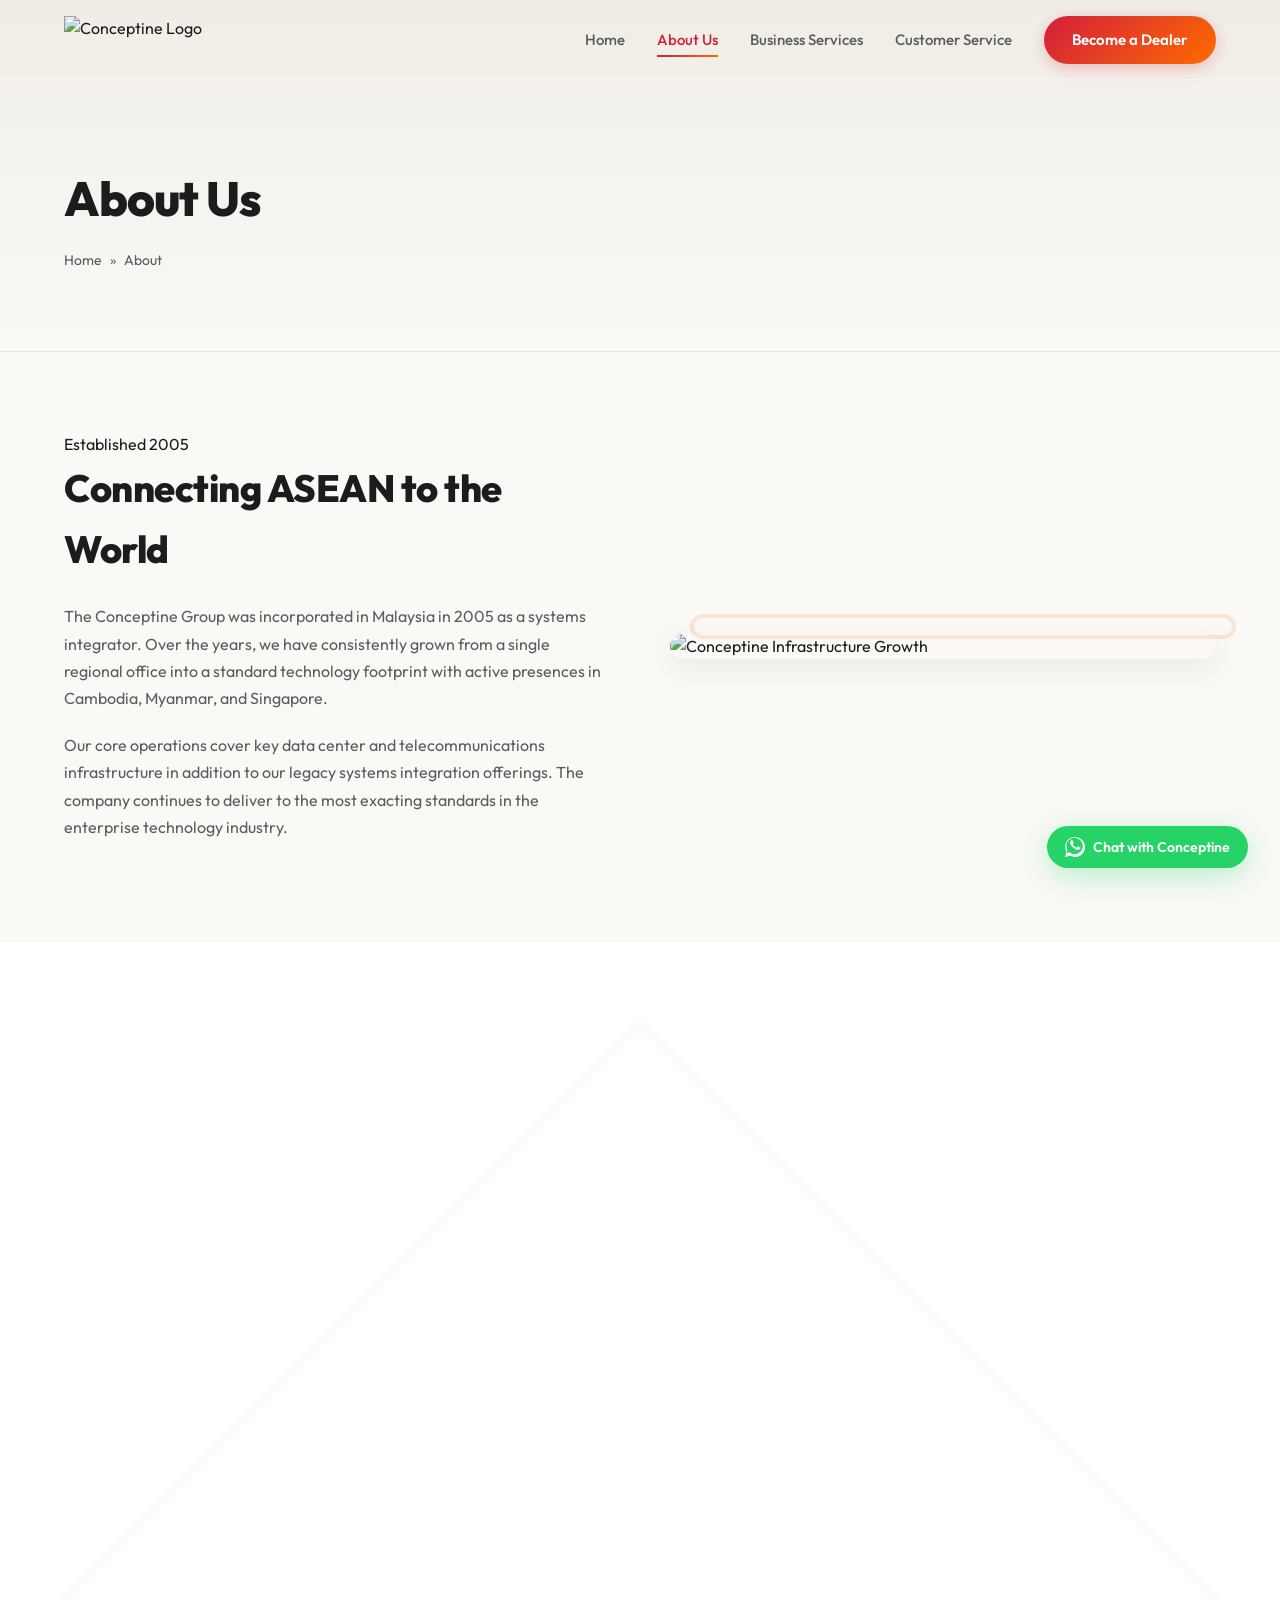
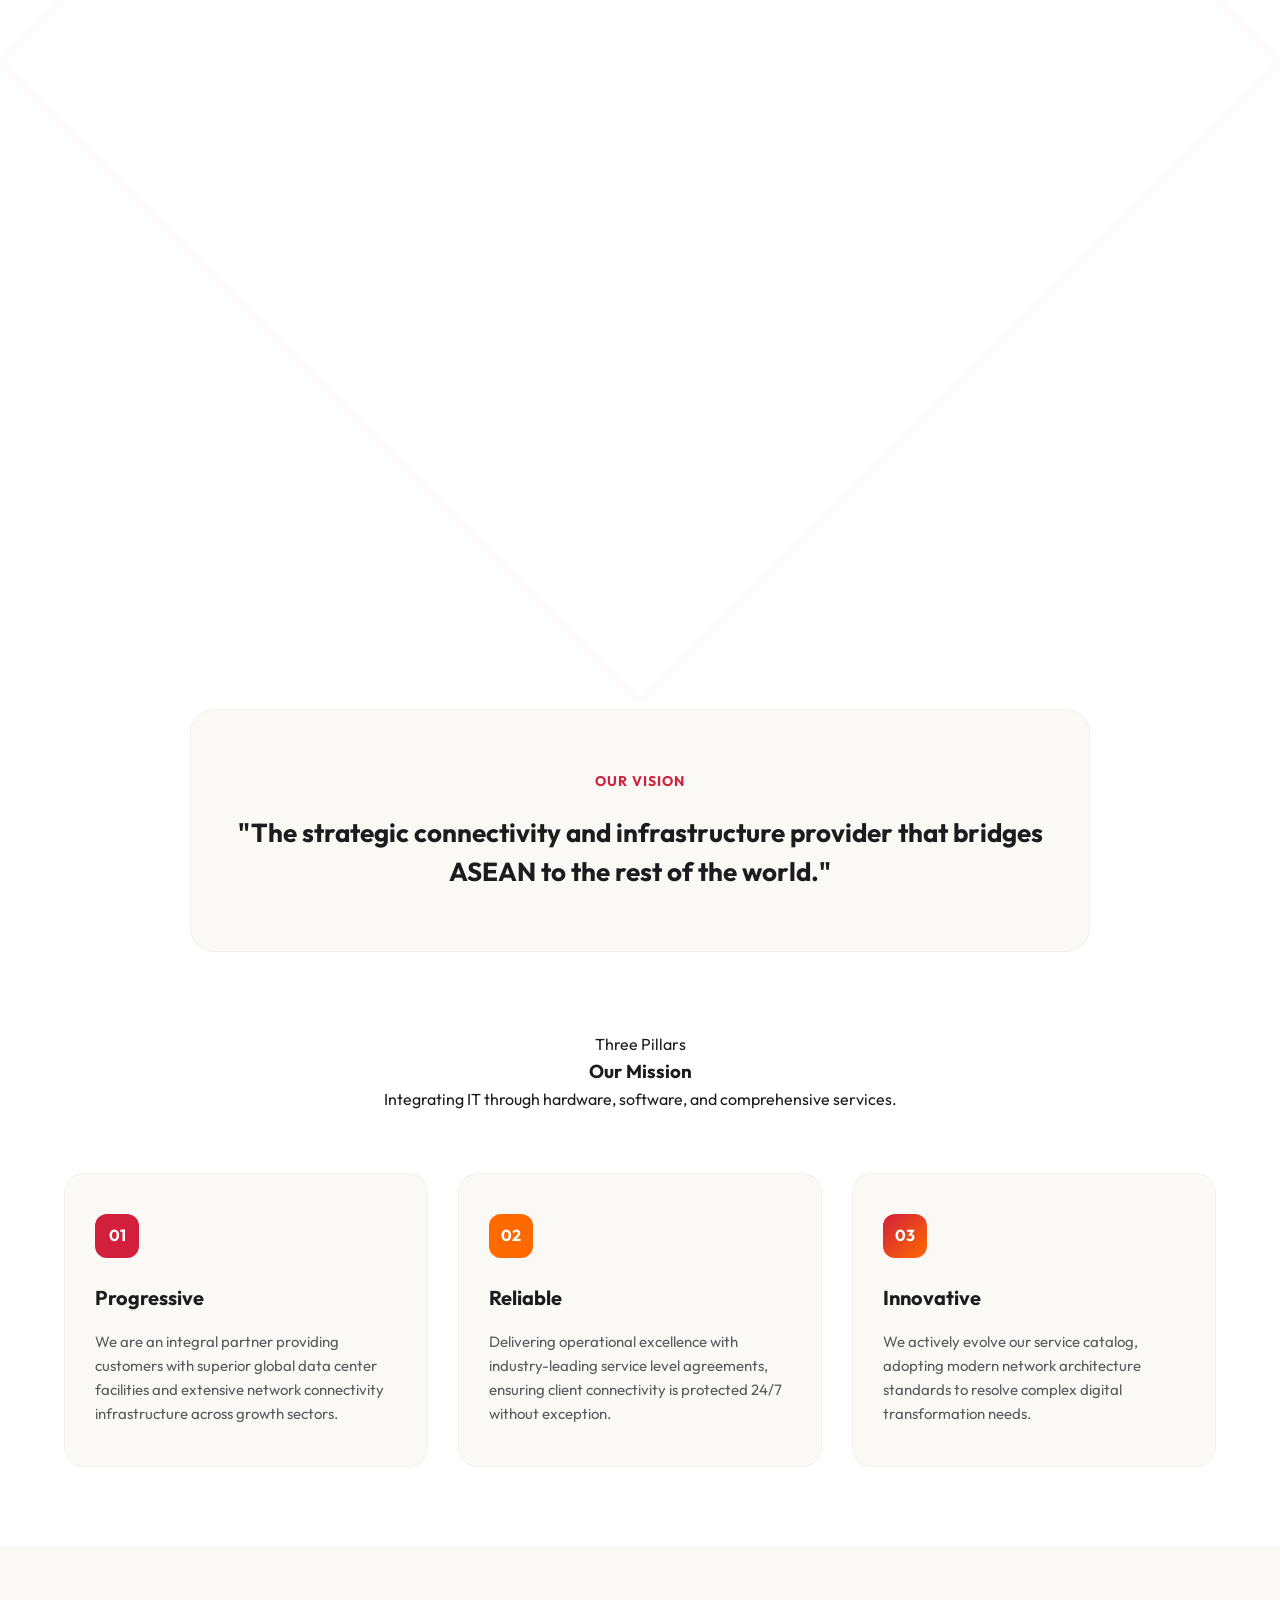
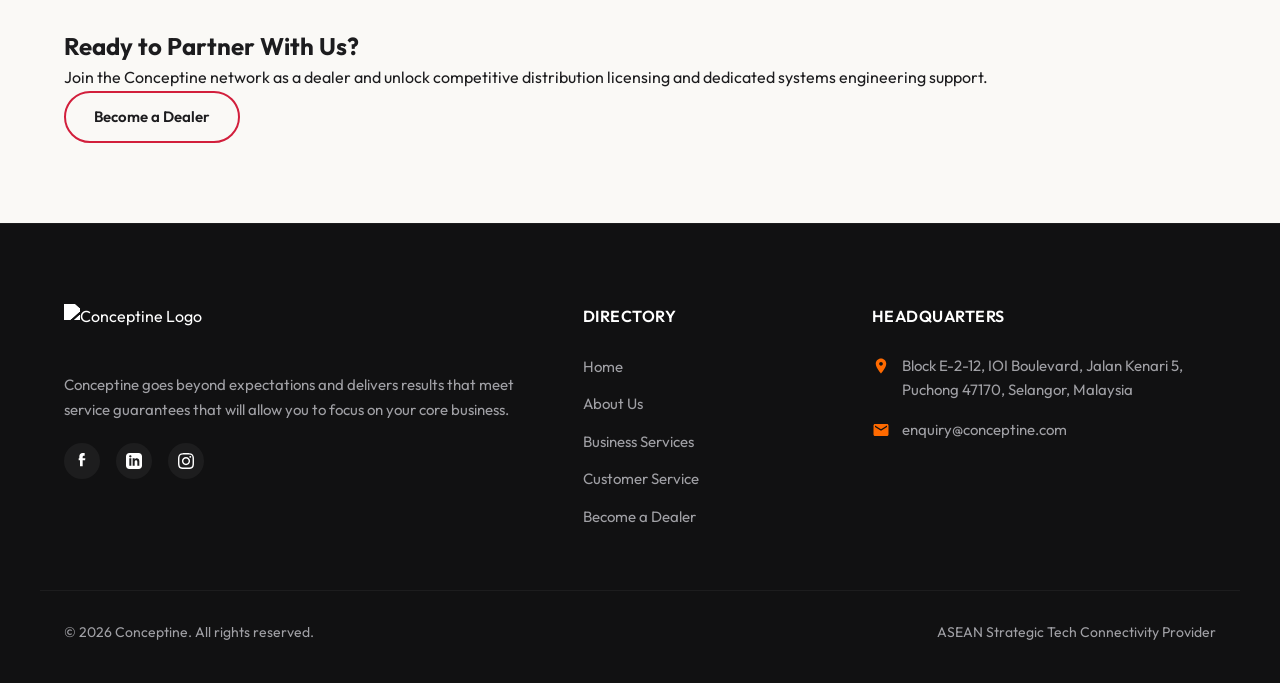
==== about.html @ 46213067 "feat: complete modern website revamp with dynamic form inputs and Google Sheets integration" ====
<!DOCTYPE html>
<html lang="en">
<head>
  <meta charset="UTF-8">
  <meta name="viewport" content="width=device-width, initial-scale=1.0">
  <meta name="description" content="Learn about Conceptine - Our journey since 2005, our corporate vision, and our mission as ASEAN's premier connectivity and infrastructure provider.">
  <title>About Us - Conceptine | ASEAN Connectivity Provider</title>
  
  <!-- CSS Stylesheets -->
  <link rel="stylesheet" href="css/variables.css">
  <link rel="stylesheet" href="css/global.css">
  <link rel="stylesheet" href="css/subpages.css">
  
  <!-- Favicon -->
  <link rel="icon" href="https://conceptine.com/wp-content/uploads/2020/07/cropped-Conceptine-Favicon-32x32.png" sizes="32x32">
</head>
<body>

  <!-- Global Header -->
  <header>
    <div class="container header-container">
      <a href="index.html" class="logo-link" id="header-logo">
        <img src="https://conceptine.com/wp-content/uploads/2020/04/Conceptine-Logo-Web.png" alt="Conceptine Logo" class="logo-img">
      </a>
      
      <button class="menu-toggle" aria-label="Toggle Navigation menu" aria-expanded="false">
        <span></span>
        <span></span>
        <span></span>
      </button>
      
      <nav class="nav-menu">
        <ul class="nav-links">
          <li><a href="index.html" class="nav-link">Home</a></li>
          <li><a href="about.html" class="nav-link active">About Us</a></li>
          <li><a href="business.html" class="nav-link">Business Services</a></li>
          <li><a href="customer-service.html" class="nav-link">Customer Service</a></li>
        </ul>
        <a href="become-a-dealer.html" class="btn btn-primary">Become a Dealer</a>
      </nav>
    </div>
  </header>

  <main>
    <!-- Subpage Hero Header -->
    <section class="subpage-hero">
      <div class="container">
        <h1 class="subpage-title">About Us</h1>
        <div class="subpage-breadcrumbs">
          <a href="index.html">Home</a>
          <span>&raquo;</span>
          <span class="active">About</span>
        </div>
      </div>
    </section>

    <!-- Company Introduction Section -->
    <section class="about-intro-section">
      <div class="container intro-grid">
        <div class="intro-content">
          <span class="section-tag">Established 2005</span>
          <h2 class="intro-title">Connecting ASEAN to the World</h2>
          <p class="intro-text">The Conceptine Group was incorporated in Malaysia in 2005 as a systems integrator. Over the years, we have consistently grown from a single regional office into a standard technology footprint with active presences in Cambodia, Myanmar, and Singapore.</p>
          <p class="intro-text">Our core operations cover key data center and telecommunications infrastructure in addition to our legacy systems integration offerings. The company continues to deliver to the most exacting standards in the enterprise technology industry.</p>
        </div>
        <div class="intro-visual">
          <div class="intro-visual-backdrop"></div>
          <img src="https://conceptine.com/wp-content/uploads/2020/10/Conceptine-Header.jpg" alt="Conceptine Infrastructure Growth" class="intro-image">
        </div>
      </div>
    </section>

    <!-- Vision & Mission Section -->
    <section class="vision-mission-section">
      <!-- Cultural Pattern watermark -->
      <div class="about-watermark">
        <svg xmlns="http://www.w3.org/2000/svg" viewBox="0 0 100 100" preserveAspectRatio="none">
          <path d="M 50 0 L 100 50 L 50 100 L 0 50 Z" fill="none" stroke="rgba(210, 31, 60, 0.02)" stroke-width="0.5"/>
        </svg>
      </div>

      <div class="container">
        <!-- Vision card -->
        <div class="vision-container">
          <h3 class="vision-tag">Our Vision</h3>
          <p class="vision-quote">"The strategic connectivity and infrastructure provider that bridges ASEAN to the rest of the world."</p>
        </div>

        <div class="mission-header">
          <span class="section-tag">Three Pillars</span>
          <h3 class="section-title">Our Mission</h3>
          <p class="section-subtitle">Integrating IT through hardware, software, and comprehensive services.</p>
        </div>

        <!-- Mission Cards -->
        <div class="mission-grid">
          <!-- Card 1: Progressive -->
          <div class="mission-card">
            <div class="mission-badge red-bg">01</div>
            <h4 class="mission-title">Progressive</h4>
            <p class="mission-desc">We are an integral partner providing customers with superior global data center facilities and extensive network connectivity infrastructure across growth sectors.</p>
          </div>

          <!-- Card 2: Reliable -->
          <div class="mission-card">
            <div class="mission-badge orange-bg">02</div>
            <h4 class="mission-title">Reliable</h4>
            <p class="mission-desc">Delivering operational excellence with industry-leading service level agreements, ensuring client connectivity is protected 24/7 without exception.</p>
          </div>

          <!-- Card 3: Innovative -->
          <div class="mission-card">
            <div class="mission-badge red-orange-bg">03</div>
            <h4 class="mission-title">Innovative</h4>
            <p class="mission-desc">We actively evolve our service catalog, adopting modern network architecture standards to resolve complex digital transformation needs.</p>
          </div>
        </div>
      </div>
    </section>

    <!-- Call to Action Banner -->
    <section class="cta-banner">
      <div class="container cta-container">
        <div class="cta-content">
          <h2 class="cta-title">Ready to Partner With Us?</h2>
          <p class="cta-text">Join the Conceptine network as a dealer and unlock competitive distribution licensing and dedicated systems engineering support.</p>
        </div>
        <div class="cta-action">
          <a href="become-a-dealer.html" class="btn btn-secondary btn-white-hover">Become a Dealer</a>
        </div>
      </div>
    </section>
  </main>

  <!-- Global Footer -->
  <footer class="footer-site">
    <div class="container footer-grid">
      <div class="footer-brand">
        <a href="index.html" class="footer-logo-link">
          <img src="https://conceptine.com/wp-content/uploads/2020/04/Conceptine-Logo-Web.png" alt="Conceptine Logo" class="footer-logo-img">
        </a>
        <p class="footer-description">Conceptine goes beyond expectations and delivers results that meet service guarantees that will allow you to focus on your core business.</p>
        <div class="footer-socials">
          <a href="https://facebook.com/conceptine" class="footer-social-icon" aria-label="Facebook">
            <svg viewBox="0 0 24 24"><path d="M9 8H7v3h2v9h4v-9h3.6l.4-3H13V6c0-1 .5-2 2-2h1V0h-3c-3 0-5 2-5 5v3z"/></svg>
          </a>
          <a href="https://linkedin.com/company/conceptine" class="footer-social-icon" aria-label="LinkedIn">
            <svg viewBox="0 0 24 24"><path d="M19 0h-14c-2.761 0-5 2.239-5 5v14c0 2.761 2.239 5 5 5h14c2.762 0 5-2.239 5-5v-14c0-2.761-2.238-5-5-5zm-11 19h-3v-11h3v11zm-1.5-12.268c-.966 0-1.75-.779-1.75-1.75s.784-1.75 1.75-1.75 1.75.779 1.75 1.75-.784 1.75-1.75 1.75zm13.5 12.268h-3v-5.604c0-3.368-4-3.113-4 0v5.604h-3v-11h3v1.765c1.396-2.586 7-2.777 7 2.476v6.759z"/></svg>
          </a>
          <a href="https://instagram.com/conceptine" class="footer-social-icon" aria-label="Instagram">
            <svg viewBox="0 0 24 24"><path d="M12 2.163c3.204 0 3.584.012 4.85.07 3.252.148 4.771 1.691 4.919 4.919.058 1.265.069 1.645.069 4.849 0 3.205-.012 3.584-.069 4.849-.149 3.225-1.664 4.771-4.919 4.919-1.266.058-1.644.07-4.85.07-3.204 0-3.584-.012-4.849-.07-3.26-.149-4.771-1.699-4.919-4.92-.058-1.265-.07-1.644-.07-4.849 0-3.204.013-3.583.07-4.849.149-3.227 1.664-4.771 4.919-4.919 1.266-.057 1.645-.069 4.849-.069zm0-2c-3.259 0-3.667.014-4.947.072-4.358.2-6.78 2.618-6.98 6.98-.059 1.281-.073 1.689-.073 4.948 0 3.259.014 3.668.072 4.948.2 4.358 2.618 6.78 6.98 6.98 1.281.058 1.689.072 4.948.072 3.259 0 3.668-.014 4.948-.072 4.354-.2 6.782-2.618 6.979-6.98.059-1.28.073-1.689.073-4.948 0-3.259-.014-3.667-.072-4.947-.196-4.354-2.617-6.78-6.979-6.98-1.281-.059-1.69-.073-4.949-.073zm0 5.838c-3.403 0-6.162 2.759-6.162 6.162s2.759 6.163 6.162 6.163 6.162-2.759 6.162-6.163c0-3.403-2.759-6.162-6.162-6.162zm0 10.162c-2.209 0-4-1.79-4-4 0-2.209 1.791-4 4-4s4 1.791 4 4c0 2.21-1.791 4-4 4zm6.406-11.845c-.796 0-1.441.645-1.441 1.44s.645 1.44 1.441 1.44c.795 0 1.439-.645 1.439-1.44s-.644-1.44-1.439-1.44z"/></svg>
          </a>
        </div>
      </div>
      
      <div class="footer-links-col">
        <h4 class="footer-title">Directory</h4>
        <ul class="footer-links">
          <li class="footer-link-item"><a href="index.html">Home</a></li>
          <li class="footer-link-item"><a href="about.html">About Us</a></li>
          <li class="footer-link-item"><a href="business.html">Business Services</a></li>
          <li class="footer-link-item"><a href="customer-service.html">Customer Service</a></li>
          <li class="footer-link-item"><a href="become-a-dealer.html">Become a Dealer</a></li>
        </ul>
      </div>

      <div class="footer-contact-brand">
        <h4 class="footer-title">Headquarters</h4>
        <div class="footer-contact-info">
          <div class="footer-contact-item">
            <svg viewBox="0 0 24 24"><path d="M12 2C8.13 2 5 5.13 5 9c0 5.25 7 13 7 13s7-7.75 7-13c0-3.87-3.13-7-7-7zm0 9.5c-1.38 0-2.5-1.12-2.5-2.5s1.12-2.5 2.5-2.5 2.5 1.12 2.5 2.5-1.12 2.5-2.5 2.5z"/></svg>
            <span>Block E-2-12, IOI Boulevard, Jalan Kenari 5, Puchong 47170, Selangor, Malaysia</span>
          </div>
          <div class="footer-contact-item">
            <svg viewBox="0 0 24 24"><path d="M20 4H4c-1.1 0-1.99.9-1.99 2L2 18c0 1.1.9 2 2 2h16c1.1 0 2-.9 2-2V6c0-1.1-.9-2-2-2zm0 4l-8 5-8-5V6l8 5 8-5v2z"/></svg>
            <span>enquiry@conceptine.com</span>
          </div>
        </div>
      </div>
    </div>
    
    <div class="container footer-bottom">
      <p>&copy; <span id="copyright-year"></span> Conceptine. All rights reserved.</p>
      <p>ASEAN Strategic Tech Connectivity Provider</p>
    </div>
  </footer>

  <!-- Sticky WhatsApp Button -->
  <a href="https://wa.me/60380808888?text=Hi%20Conceptine%20Team,%20I%20would%20like%20to%20inquire%20about%20your%20technology%20services." target="_blank" class="whatsapp-sticky" id="whatsapp-widget">
    <svg class="whatsapp-icon" viewBox="0 0 24 24">
      <path d="M.057 24l1.687-6.163c-1.041-1.804-1.588-3.849-1.587-5.946C.06 5.348 5.397.01 12.008.01c3.202.001 6.212 1.246 8.477 3.514 2.266 2.268 3.507 5.28 3.505 8.484-.004 6.657-5.34 11.997-11.953 11.997-2.005-.001-3.973-.502-5.731-1.456L0 24zm6.59-4.846c1.6.95 3.188 1.449 4.825 1.451 5.436 0 9.86-4.37 9.864-9.799.002-2.63-1.023-5.101-2.885-6.97-1.861-1.868-4.339-2.897-6.97-2.899-5.437 0-9.862 4.372-9.866 9.802-.001 1.737.478 3.427 1.39 4.908l-.993 3.629 3.735-.972zm11.398-6.845c-.312-.156-1.848-.91-2.127-1.011-.279-.101-.483-.151-.686.152-.203.304-.785.962-.962 1.164-.177.203-.355.228-.668.072-.312-.156-1.32-.486-2.515-1.551-.93-.83-1.557-1.854-1.74-2.158-.182-.304-.02-.468.136-.623.14-.14.312-.365.468-.548.156-.183.208-.314.312-.523.104-.209.052-.391-.026-.548-.078-.157-.686-1.652-.94-2.26-.247-.594-.5-.512-.686-.521-.177-.008-.38-.01-.583-.01-.203 0-.533.076-.812.38-.279.304-1.066 1.039-1.066 2.532s1.09 2.935 1.242 3.138c.152.203 2.146 3.277 5.198 4.593.726.313 1.293.5 1.736.64.729.23 1.391.198 1.916.12.584-.087 1.848-.755 2.11-1.485.263-.73.263-1.353.185-1.484-.078-.132-.279-.208-.592-.364z"/>
    </svg>
    <span>Chat with Conceptine</span>
  </a>

  <!-- Global Scripts -->
  <script src="js/main.js"></script>
</body>
</html>
---- css/variables.css ----
:root {
  /* Color System */
  --bg-cream: #FAF9F6;
  --bg-white: #FFFFFF;
  --text-main: #1C1C1E;
  --text-muted: #5C5C5E;
  
  --primary-red: #D21F3C;
  --primary-orange: #FF6A00;
  --accent-gradient: linear-gradient(135deg, var(--primary-red) 0%, var(--primary-orange) 100%);
  
  --border-light: #E5E5EA;
  --shadow-light: 0 4px 20px rgba(0, 0, 0, 0.05);
  --shadow-medium: 0 8px 30px rgba(0, 0, 0, 0.08);
  
  /* Fonts */
  --font-main: 'Outfit', 'Inter', -apple-system, BlinkMacSystemFont, "Segoe UI", Roboto, Helvetica, Arial, sans-serif;
  
  /* Layout */
  --max-width: 1200px;
  --header-height: 80px;
  
  /* Transitions */
  --transition-smooth: all 0.3s cubic-bezier(0.4, 0, 0.2, 1);
}
---- css/global.css ----
@import url('https://fonts.googleapis.com/css2?family=Outfit:wght@300;400;500;600;700;800&family=Inter:wght@300;400;500;600;700&display=swap');

/* Reset & Base Styles */
* {
  margin: 0;
  padding: 0;
  box-sizing: border-box;
  font-family: var(--font-main);
  -webkit-font-smoothing: antialiased;
}

body {
  background-color: var(--bg-cream);
  color: var(--text-main);
  line-height: 1.6;
  overflow-x: hidden;
}

a {
  text-decoration: none;
  color: inherit;
  transition: var(--transition-smooth);
}

img {
  max-width: 100%;
  height: auto;
  display: block;
}

/* Base Layout Containers */
.container {
  width: 100%;
  max-width: var(--max-width);
  margin: 0 auto;
  padding: 0 24px;
}

section {
  padding: 80px 0;
  position: relative;
}

/* Glassmorphic Global Header */
header {
  position: fixed;
  top: 0;
  left: 0;
  width: 100%;
  height: var(--header-height);
  z-index: 1000;
  display: flex;
  align-items: center;
  border-bottom: 1px solid rgba(255, 255, 255, 0.4);
  transition: var(--transition-smooth);
}

header.scrolled {
  background: rgba(250, 249, 246, 0.85);
  backdrop-filter: blur(20px);
  -webkit-backdrop-filter: blur(20px);
  border-bottom: 1px solid rgba(28, 28, 30, 0.08);
  box-shadow: 0 4px 30px rgba(0, 0, 0, 0.02);
}

.header-container {
  display: flex;
  justify-content: space-between;
  align-items: center;
  width: 100%;
}

.logo-link {
  display: flex;
  align-items: center;
  gap: 12px;
}

.logo-img {
  height: 48px;
  width: auto;
  object-fit: contain;
}

.logo-text {
  font-size: 20px;
  font-weight: 800;
  letter-spacing: -0.5px;
  background: var(--accent-gradient);
  -webkit-background-clip: text;
  -webkit-text-fill-color: transparent;
}

/* Navigation System */
nav.nav-menu {
  display: flex;
  align-items: center;
  gap: 32px;
}

.nav-links {
  display: flex;
  list-style: none;
  gap: 32px;
}

.nav-link {
  font-size: 15px;
  font-weight: 500;
  color: var(--text-muted);
  position: relative;
  padding: 8px 0;
}

.nav-link:hover, .nav-link.active {
  color: var(--primary-red);
}

.nav-link::after {
  content: '';
  position: absolute;
  bottom: 0;
  left: 0;
  width: 0;
  height: 2px;
  background: var(--accent-gradient);
  transition: var(--transition-smooth);
}

.nav-link:hover::after, .nav-link.active::after {
  width: 100%;
}

/* Premium Button Styling */
.btn {
  display: inline-flex;
  align-items: center;
  justify-content: center;
  padding: 12px 28px;
  font-size: 15px;
  font-weight: 600;
  border-radius: 80px;
  border: none;
  cursor: pointer;
  transition: var(--transition-smooth);
  gap: 8px;
}

.btn-primary {
  background: var(--accent-gradient);
  color: var(--bg-white);
  box-shadow: 0 4px 15px rgba(210, 31, 60, 0.25);
}

.btn-primary:hover {
  transform: translateY(-2px);
  box-shadow: 0 6px 20px rgba(210, 31, 60, 0.35);
}

.btn-secondary {
  background: transparent;
  color: var(--text-main);
  border: 2px solid var(--primary-red);
}

.btn-secondary:hover {
  background: var(--accent-gradient);
  color: var(--bg-white);
  border-color: transparent;
  transform: translateY(-2px);
}

/* Hamburger Menu Icon */
.menu-toggle {
  display: none;
  flex-direction: column;
  gap: 6px;
  border: none;
  background: transparent;
  cursor: pointer;
  z-index: 1100;
  padding: 8px;
}

.menu-toggle span {
  display: block;
  width: 24px;
  height: 2px;
  background-color: var(--text-main);
  transition: var(--transition-smooth);
  transform-origin: 1px 1px;
}

/* Mobile Navigation active state */
.menu-toggle.open span:nth-child(1) {
  transform: rotate(45deg) translate(3px, 2px);
}

.menu-toggle.open span:nth-child(2) {
  opacity: 0;
}

.menu-toggle.open span:nth-child(3) {
  transform: rotate(-45deg) translate(3px, -2px);
}

/* WhatsApp Floating Button */
.whatsapp-sticky {
  position: fixed;
  bottom: 32px;
  right: 32px;
  z-index: 999;
  display: flex;
  align-items: center;
  background: #25D366;
  color: var(--bg-white);
  padding: 10px 18px;
  border-radius: 40px;
  font-weight: 600;
  font-size: 14px;
  gap: 8px;
  box-shadow: 0 8px 30px rgba(37, 211, 102, 0.3);
  transition: var(--transition-smooth);
}

.whatsapp-sticky:hover {
  transform: translateY(-4px) scale(1.03);
  box-shadow: 0 12px 40px rgba(37, 211, 102, 0.45);
}

.whatsapp-icon {
  width: 20px;
  height: 20px;
  fill: currentColor;
}

/* Footer Section */
.footer-site {
  background-color: #111112;
  color: #A0A0A5;
  padding: 80px 0 40px 0;
  border-top: 1px solid rgba(255, 255, 255, 0.05);
}

.footer-grid {
  display: grid;
  grid-template-columns: 2fr 1fr 1.5fr;
  gap: 60px;
  margin-bottom: 60px;
}

.footer-brand {
  display: flex;
  flex-direction: column;
  gap: 20px;
}

.footer-logo-link {
  display: flex;
  align-items: center;
  gap: 12px;
}

.footer-logo-img {
  height: 48px;
  width: auto;
  filter: brightness(0) invert(1);
}

.footer-logo-text {
  font-size: 20px;
  font-weight: 800;
  color: var(--bg-white);
  letter-spacing: -0.5px;
}

.footer-description {
  font-size: 15px;
  line-height: 1.7;
}

.footer-socials {
  display: flex;
  gap: 16px;
}

.footer-social-icon {
  width: 36px;
  height: 36px;
  border-radius: 50%;
  background: rgba(255, 255, 255, 0.05);
  display: flex;
  align-items: center;
  justify-content: center;
  color: var(--bg-white);
  transition: var(--transition-smooth);
}

.footer-social-icon:hover {
  background: var(--accent-gradient);
  transform: translateY(-3px);
}

.footer-social-icon svg {
  width: 16px;
  height: 16px;
  fill: currentColor;
}

.footer-title {
  color: var(--bg-white);
  font-size: 16px;
  font-weight: 600;
  margin-bottom: 24px;
  letter-spacing: 0.5px;
  text-transform: uppercase;
}

.footer-links {
  list-style: none;
  display: flex;
  flex-direction: column;
  gap: 12px;
}

.footer-link-item a {
  font-size: 15px;
}

.footer-link-item a:hover {
  color: var(--primary-orange);
  padding-left: 4px;
}

.footer-contact-info {
  display: flex;
  flex-direction: column;
  gap: 16px;
  font-size: 15px;
}

.footer-contact-item {
  display: flex;
  gap: 12px;
}

.footer-contact-item svg {
  width: 18px;
  height: 18px;
  fill: var(--primary-orange);
  flex-shrink: 0;
  margin-top: 3px;
}

.footer-bottom {
  border-top: 1px solid rgba(255, 255, 255, 0.05);
  padding-top: 30px;
  display: flex;
  justify-content: space-between;
  align-items: center;
  font-size: 14px;
}

/* Page Title Hero Accent (Subpages) */
.subpage-hero {
  padding: 160px 0 80px 0;
  background: linear-gradient(180deg, #F0EDE6 0%, var(--bg-cream) 100%);
  border-bottom: 1px solid rgba(28, 28, 30, 0.04);
}

.subpage-title {
  font-size: 48px;
  font-weight: 800;
  letter-spacing: -1px;
  background: linear-gradient(135deg, #1c1c1e 30%, #5c5c5e 100%);
  -webkit-background-clip: text;
  -webkit-text-fill-color: transparent;
  margin-bottom: 12px;
}

.subpage-breadcrumbs {
  display: flex;
  align-items: center;
  gap: 8px;
  font-size: 14px;
  color: var(--text-muted);
}

.subpage-breadcrumbs a:hover {
  color: var(--primary-red);
}

/* Responsive CSS */
@media (max-width: 992px) {
  .footer-grid {
    grid-template-columns: 1fr;
    gap: 40px;
  }
}

@media (max-width: 768px) {
  section {
    padding: 60px 0;
  }
  
  .menu-toggle {
    display: flex;
  }
  
  nav.nav-menu {
    position: fixed;
    top: 0;
    right: -100%;
    width: 80%;
    max-width: 320px;
    height: 100vh;
    background: var(--bg-cream);
    box-shadow: -10px 0 30px rgba(0,0,0,0.05);
    flex-direction: column;
    align-items: flex-start;
    justify-content: flex-start;
    padding: 100px 40px 40px 40px;
    gap: 40px;
    z-index: 1050;
    transition: cubic-bezier(0.4, 0, 0.2, 1) 0.4s;
  }
  
  nav.nav-menu.open {
    right: 0;
  }
  
  .nav-links {
    flex-direction: column;
    width: 100%;
    gap: 24px;
  }
  
  .nav-link {
    font-size: 18px;
    display: block;
    width: 100%;
  }
  
  .subpage-title {
    font-size: 36px;
  }
  
  .footer-bottom {
    flex-direction: column;
    gap: 16px;
    text-align: center;
  }
}
---- css/subpages.css ----
/* Intro section layouts */
.intro-grid {
  display: grid;
  grid-template-columns: 1fr 1fr;
  gap: 60px;
  align-items: center;
}

.intro-title {
  font-size: 38px;
  font-weight: 800;
  margin-bottom: 24px;
  letter-spacing: -0.5px;
}

.intro-text {
  font-size: 16px;
  color: var(--text-muted);
  line-height: 1.7;
  margin-bottom: 20px;
}

.intro-visual {
  position: relative;
}

.intro-visual-backdrop {
  position: absolute;
  top: -20px;
  right: -20px;
  width: 100%;
  height: 100%;
  border: 4px solid var(--primary-orange);
  border-radius: 24px;
  z-index: 1;
  opacity: 0.15;
}

.intro-image {
  position: relative;
  z-index: 2;
  border-radius: 24px;
  box-shadow: var(--shadow-medium);
  width: 100%;
}

/* Vision and Mission layout */
.vision-mission-section {
  background-color: var(--bg-white);
  border-top: 1px solid rgba(28, 28, 30, 0.04);
  position: relative;
}

.vision-container {
  background: var(--bg-cream);
  padding: 60px 40px;
  border-radius: 24px;
  text-align: center;
  max-width: 900px;
  margin: 0 auto 80px auto;
  border: 1px solid rgba(28, 28, 30, 0.03);
  position: relative;
  overflow: hidden;
}

.vision-tag {
  color: var(--primary-red);
  font-size: 14px;
  font-weight: 700;
  text-transform: uppercase;
  letter-spacing: 1px;
  margin-bottom: 20px;
}

.vision-quote {
  font-size: 26px;
  font-weight: 700;
  line-height: 1.5;
  color: var(--text-main);
}

.mission-header {
  text-align: center;
  max-width: 700px;
  margin: 0 auto 60px auto;
}

.mission-grid {
  display: grid;
  grid-template-columns: repeat(3, 1fr);
  gap: 30px;
}

.mission-card {
  background-color: var(--bg-cream);
  padding: 40px 30px;
  border-radius: 20px;
  border: 1px solid rgba(28, 28, 30, 0.03);
  position: relative;
  transition: var(--transition-smooth);
}

.mission-card:hover {
  transform: translateY(-6px);
  background-color: var(--bg-white);
  box-shadow: var(--shadow-medium);
  border-color: rgba(210, 31, 60, 0.08);
}

.mission-badge {
  width: 44px;
  height: 44px;
  border-radius: 12px;
  display: flex;
  align-items: center;
  justify-content: center;
  color: var(--bg-white);
  font-weight: 700;
  font-size: 16px;
  margin-bottom: 24px;
}

.red-bg {
  background: var(--primary-red);
}

.orange-bg {
  background: var(--primary-orange);
}

.red-orange-bg {
  background: linear-gradient(135deg, var(--primary-red) 0%, var(--primary-orange) 100%);
}

.mission-title {
  font-size: 20px;
  font-weight: 700;
  margin-bottom: 16px;
}

.mission-desc {
  font-size: 15px;
  color: var(--text-muted);
  line-height: 1.6;
}

/* Business Services Partners Grid layouts */
.partner-group-wrapper {
  margin-bottom: 60px;
}

.group-title {
  font-size: 24px;
  font-weight: 700;
  margin-bottom: 30px;
  color: var(--text-main);
  border-left: 4px solid var(--primary-red);
  padding-left: 12px;
}

.partners-logo-grid {
  display: grid;
  grid-template-columns: repeat(4, 1fr);
  gap: 24px;
}

.oem-grid {
  grid-template-columns: repeat(2, 1fr);
  max-width: 600px;
}

.partner-logo-card {
  background-color: var(--bg-white);
  border-radius: 16px;
  padding: 30px 20px;
  display: flex;
  flex-direction: column;
  align-items: center;
  justify-content: center;
  height: 160px;
  border: 1px solid rgba(28, 28, 30, 0.04);
  transition: var(--transition-smooth);
  position: relative;
  text-align: center;
}

.partner-logo-card:hover {
  transform: translateY(-5px);
  box-shadow: var(--shadow-medium);
  border-color: rgba(210, 31, 60, 0.08);
}

.partner-img {
  max-height: 50px;
  max-width: 80%;
  object-fit: contain;
  filter: grayscale(0.2) contrast(0.9);
  transition: var(--transition-smooth);
}

.partner-logo-card:hover .partner-img {
  filter: grayscale(0) contrast(1);
  transform: scale(1.05);
}

.partner-card-title {
  margin-top: 16px;
  font-size: 14px;
  font-weight: 600;
  color: var(--text-muted);
}

.partner-logo-card:hover .partner-card-title {
  color: var(--primary-red);
}

/* Offices Grid layout */
.offices-section {
  background-color: var(--bg-white);
}

.offices-grid {
  display: grid;
  grid-template-columns: repeat(2, 1fr);
  gap: 30px;
}

.office-card {
  background-color: var(--bg-cream);
  padding: 40px;
  border-radius: 24px;
  border: 1px solid rgba(28, 28, 30, 0.04);
  transition: var(--transition-smooth);
  display: flex;
  flex-direction: column;
}

.office-card:hover {
  background-color: var(--bg-white);
  box-shadow: var(--shadow-medium);
  border-color: rgba(210, 31, 60, 0.08);
}

.office-country {
  color: var(--primary-orange);
  font-weight: 700;
  font-size: 13px;
  text-transform: uppercase;
  letter-spacing: 1px;
  margin-bottom: 12px;
}

.office-name {
  font-size: 24px;
  font-weight: 700;
  margin-bottom: 24px;
}

.office-details {
  font-size: 15px;
  color: var(--text-muted);
  display: flex;
  flex-direction: column;
  gap: 12px;
  margin-bottom: 30px;
}

.office-details strong {
  color: var(--text-main);
}

.office-details a {
  color: var(--primary-red);
}

.office-details a:hover {
  text-decoration: underline;
}

.office-map-link {
  display: inline-flex;
  align-items: center;
  gap: 8px;
  font-size: 15px;
  font-weight: 600;
  color: var(--primary-red);
  margin-top: auto;
  align-self: flex-start;
}

.office-map-link svg {
  width: 16px;
  height: 16px;
  fill: currentColor;
  transition: var(--transition-smooth);
}

.office-map-link:hover {
  color: var(--primary-orange);
}

.office-map-link:hover svg {
  transform: translateY(-2px);
}

/* Responsive CSS for subpages */
@media (max-width: 992px) {
  .intro-grid {
    grid-template-columns: 1fr;
    gap: 40px;
  }
  
  .partners-logo-grid {
    grid-template-columns: repeat(3, 1fr);
  }
  
  .offices-grid {
    grid-template-columns: 1fr;
  }
  
  .mission-grid {
    grid-template-columns: 1fr;
  }
}

@media (max-width: 768px) {
  .vision-quote {
    font-size: 20px;
  }
  
  .partners-logo-grid {
    grid-template-columns: repeat(2, 1fr);
  }
  
  .oem-grid {
    grid-template-columns: repeat(2, 1fr);
  }
}

@media (max-width: 480px) {
  .partners-logo-grid {
    grid-template-columns: 1fr;
  }
  
  .oem-grid {
    grid-template-columns: 1fr;
  }
  
  .office-card {
    padding: 30px 24px;
  }
}
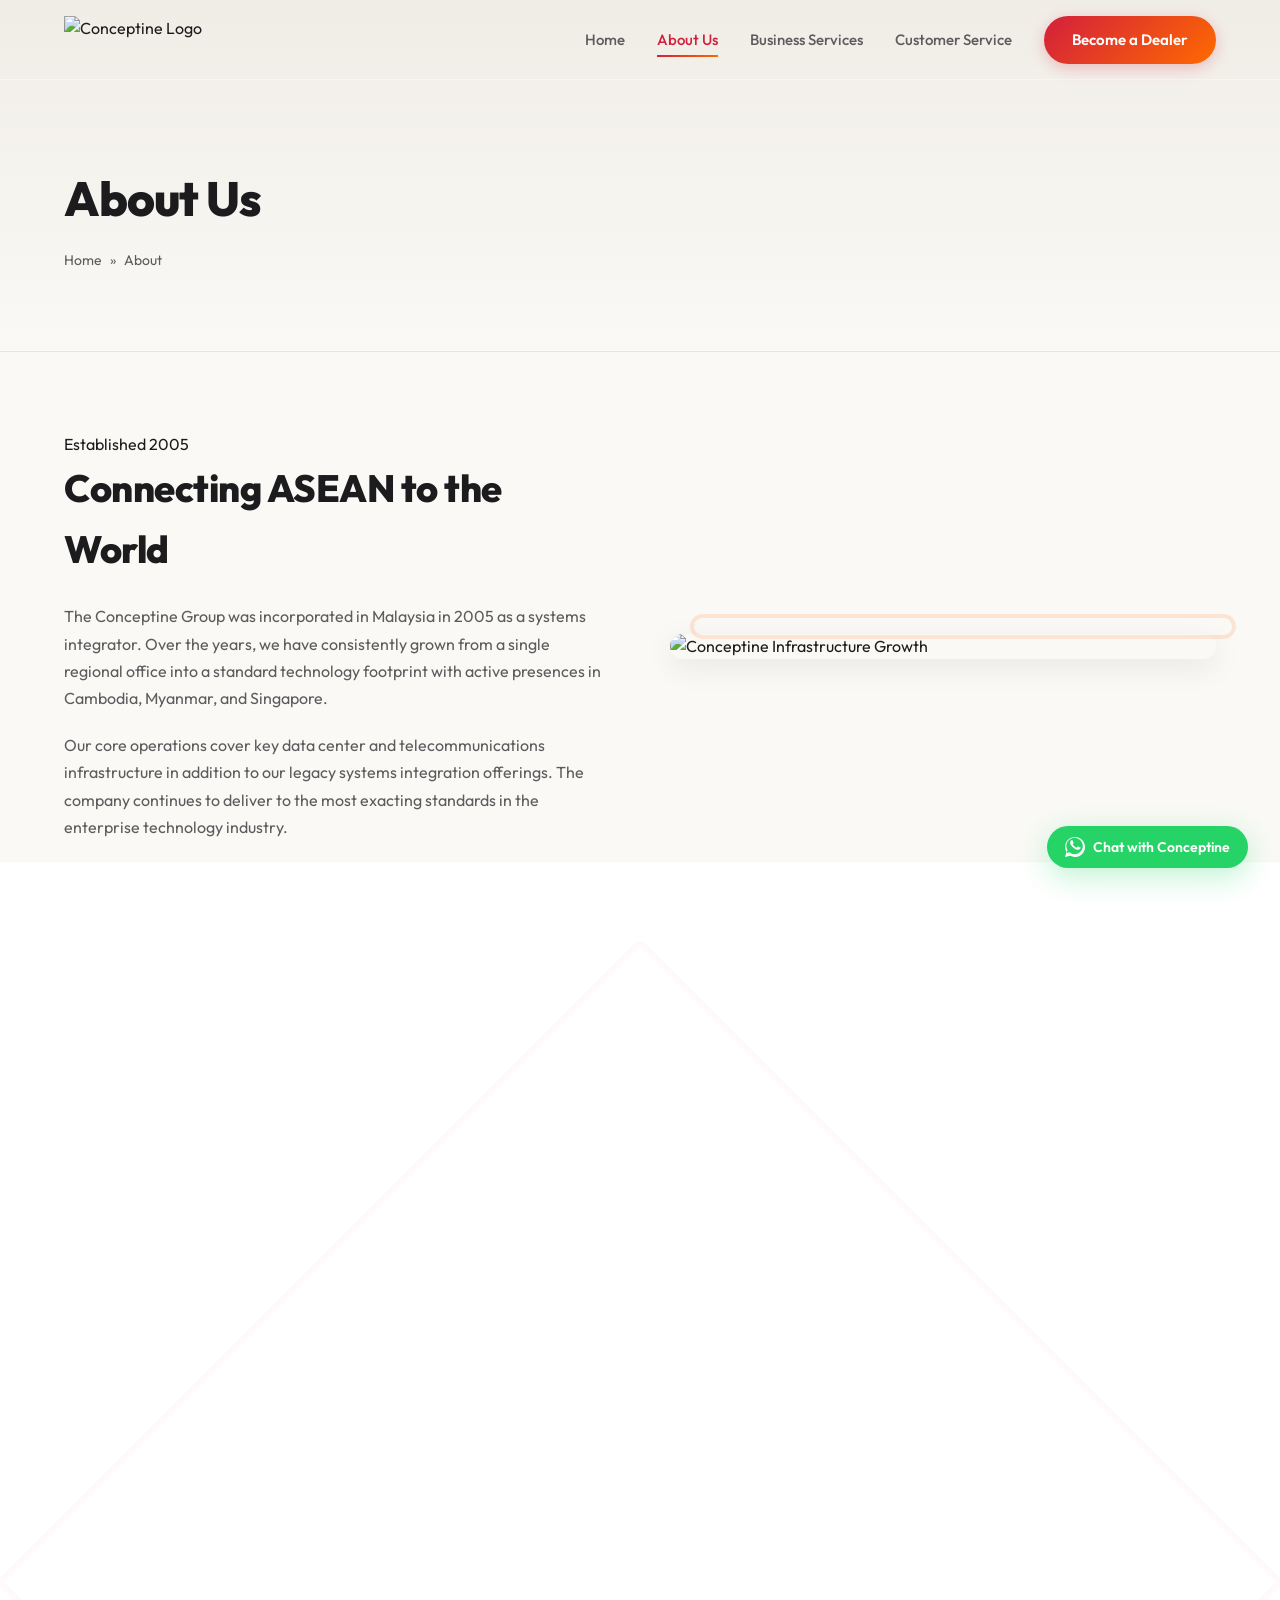
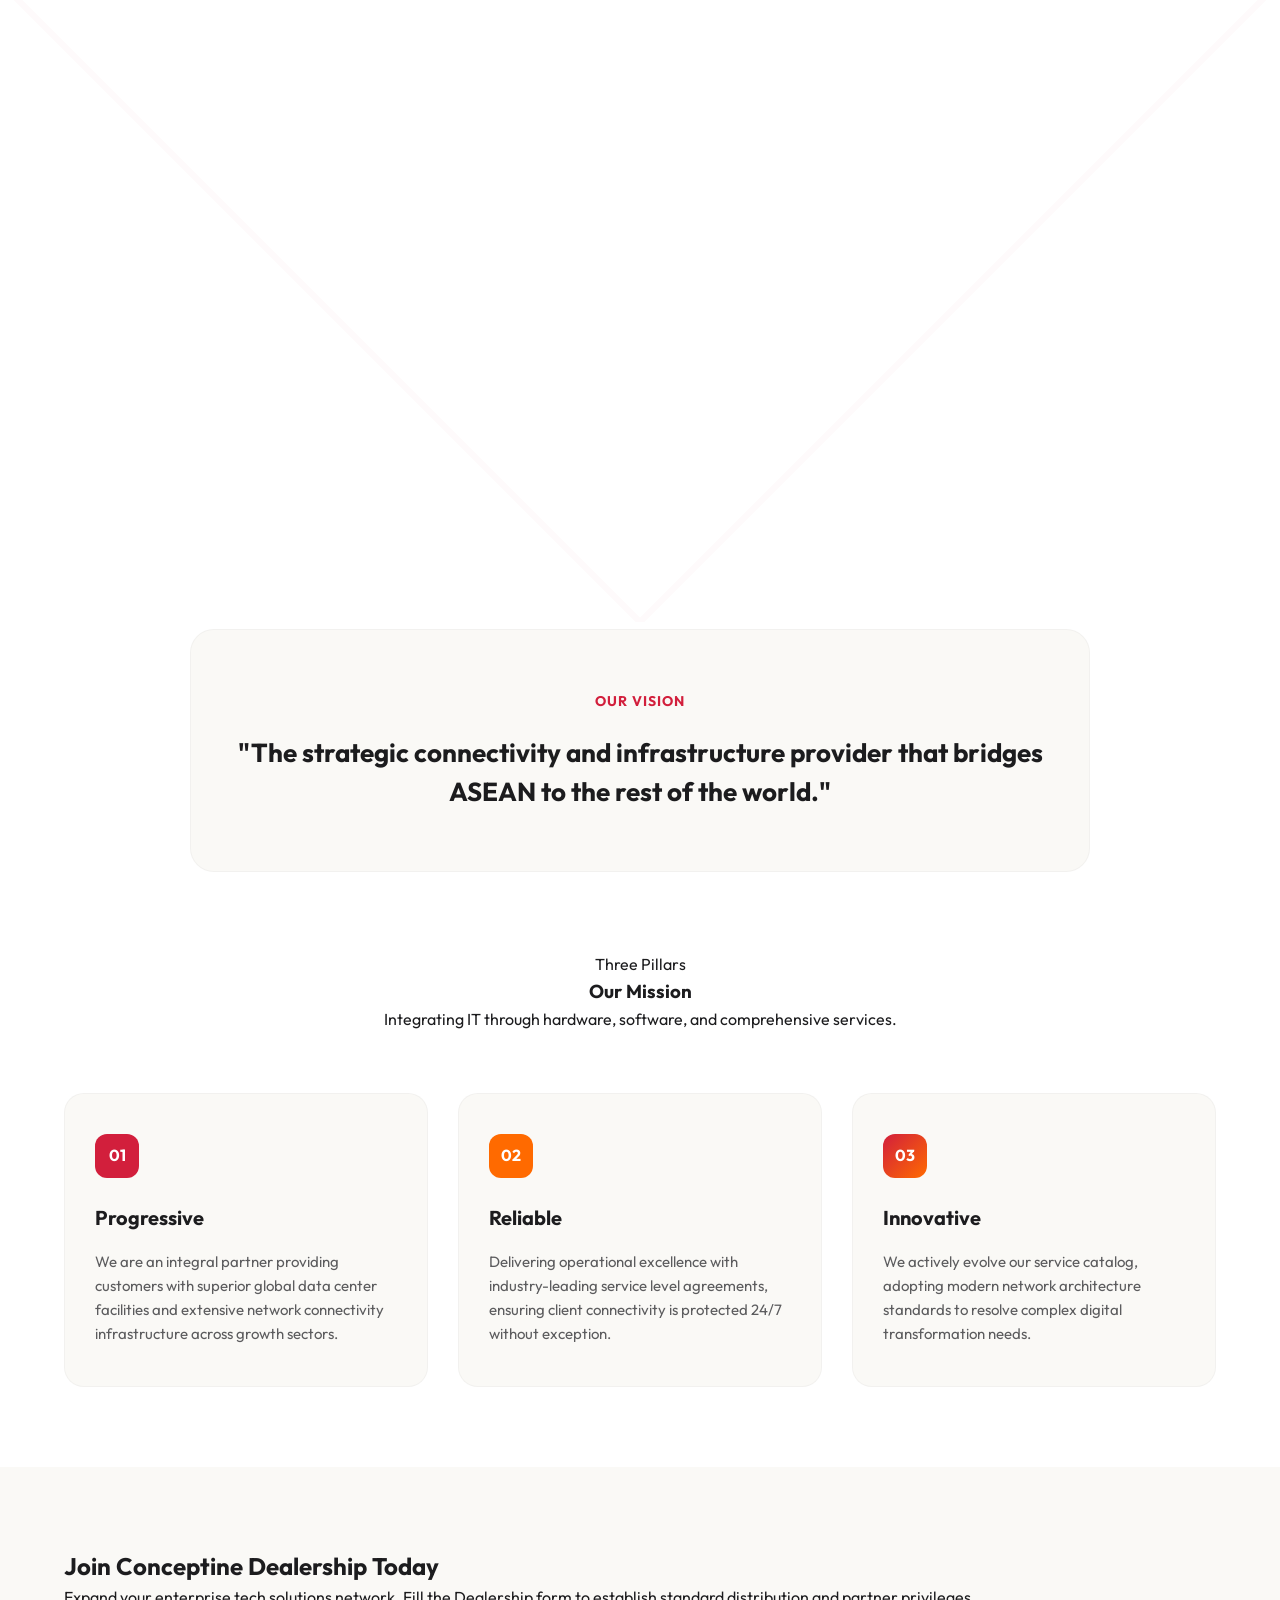
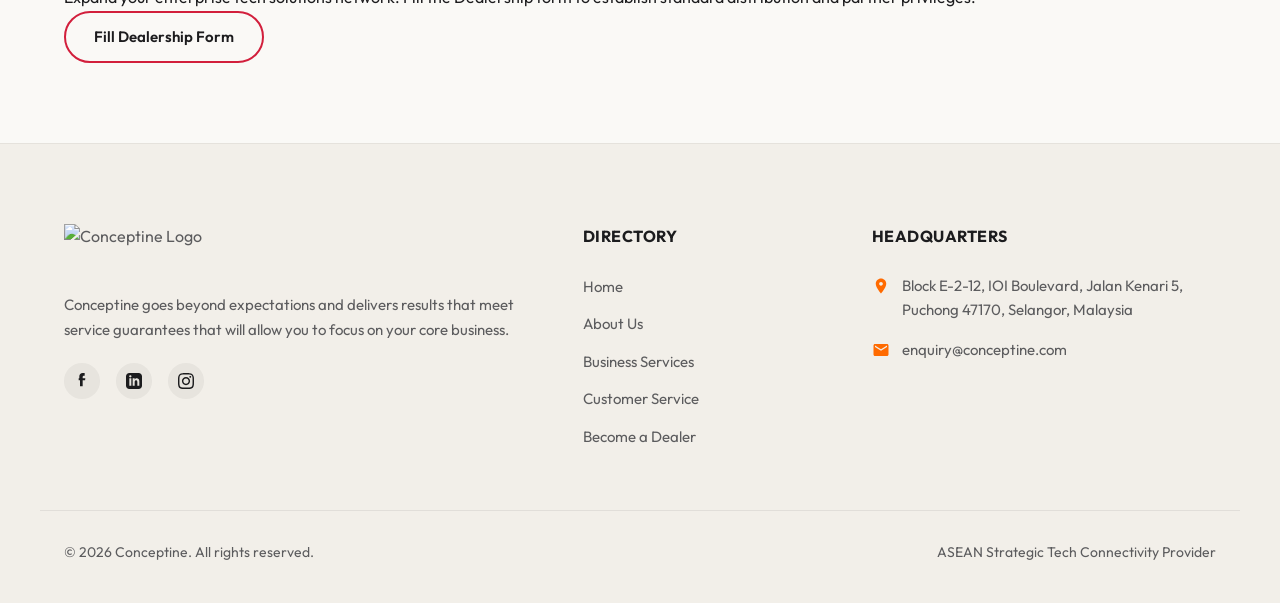
==== commit 9fdc5833: "style: reduce About intro gap, align subpages CTA consistency, and redesign footer to modern light c" ====
--- a/about.html
+++ b/about.html
@@ -122,11 +122,11 @@
     <section class="cta-banner">
       <div class="container cta-container">
         <div class="cta-content">
-          <h2 class="cta-title">Ready to Partner With Us?</h2>
-          <p class="cta-text">Join the Conceptine network as a dealer and unlock competitive distribution licensing and dedicated systems engineering support.</p>
+          <h2 class="cta-title">Join Conceptine Dealership Today</h2>
+          <p class="cta-text">Expand your enterprise tech solutions network. Fill the Dealership form to establish standard distribution and partner privileges.</p>
         </div>
         <div class="cta-action">
-          <a href="become-a-dealer.html" class="btn btn-secondary btn-white-hover">Become a Dealer</a>
+          <a href="become-a-dealer.html" class="btn btn-secondary btn-white-hover">Fill Dealership Form</a>
         </div>
       </div>
     </section>
--- a/css/global.css
+++ b/css/global.css
@@ -236,10 +236,10 @@
 
 /* Footer Section */
 .footer-site {
-  background-color: #111112;
-  color: #A0A0A5;
+  background-color: #F2EFE9;
+  color: var(--text-muted);
   padding: 80px 0 40px 0;
-  border-top: 1px solid rgba(255, 255, 255, 0.05);
+  border-top: 1px solid rgba(28, 28, 30, 0.06);
 }
 
 .footer-grid {
@@ -264,13 +264,13 @@
 .footer-logo-img {
   height: 48px;
   width: auto;
-  filter: brightness(0) invert(1);
+  filter: none;
 }
 
 .footer-logo-text {
   font-size: 20px;
   font-weight: 800;
-  color: var(--bg-white);
+  color: var(--text-main);
   letter-spacing: -0.5px;
 }
 
@@ -288,16 +288,17 @@
   width: 36px;
   height: 36px;
   border-radius: 50%;
-  background: rgba(255, 255, 255, 0.05);
+  background: rgba(28, 28, 30, 0.05);
   display: flex;
   align-items: center;
   justify-content: center;
-  color: var(--bg-white);
+  color: var(--text-main);
   transition: var(--transition-smooth);
 }
 
 .footer-social-icon:hover {
   background: var(--accent-gradient);
+  color: var(--bg-white);
   transform: translateY(-3px);
 }
 
@@ -308,9 +309,9 @@
 }
 
 .footer-title {
-  color: var(--bg-white);
+  color: var(--text-main);
   font-size: 16px;
-  font-weight: 600;
+  font-weight: 700;
   margin-bottom: 24px;
   letter-spacing: 0.5px;
   text-transform: uppercase;
@@ -353,7 +354,7 @@
 }
 
 .footer-bottom {
-  border-top: 1px solid rgba(255, 255, 255, 0.05);
+  border-top: 1px solid rgba(28, 28, 30, 0.08);
   padding-top: 30px;
   display: flex;
   justify-content: space-between;
--- a/css/subpages.css
+++ b/css/subpages.css
@@ -1,4 +1,8 @@
 /* Intro section layouts */
+.about-intro-section {
+  padding-bottom: 0;
+}
+
 .intro-grid {
   display: grid;
   grid-template-columns: 1fr 1fr;
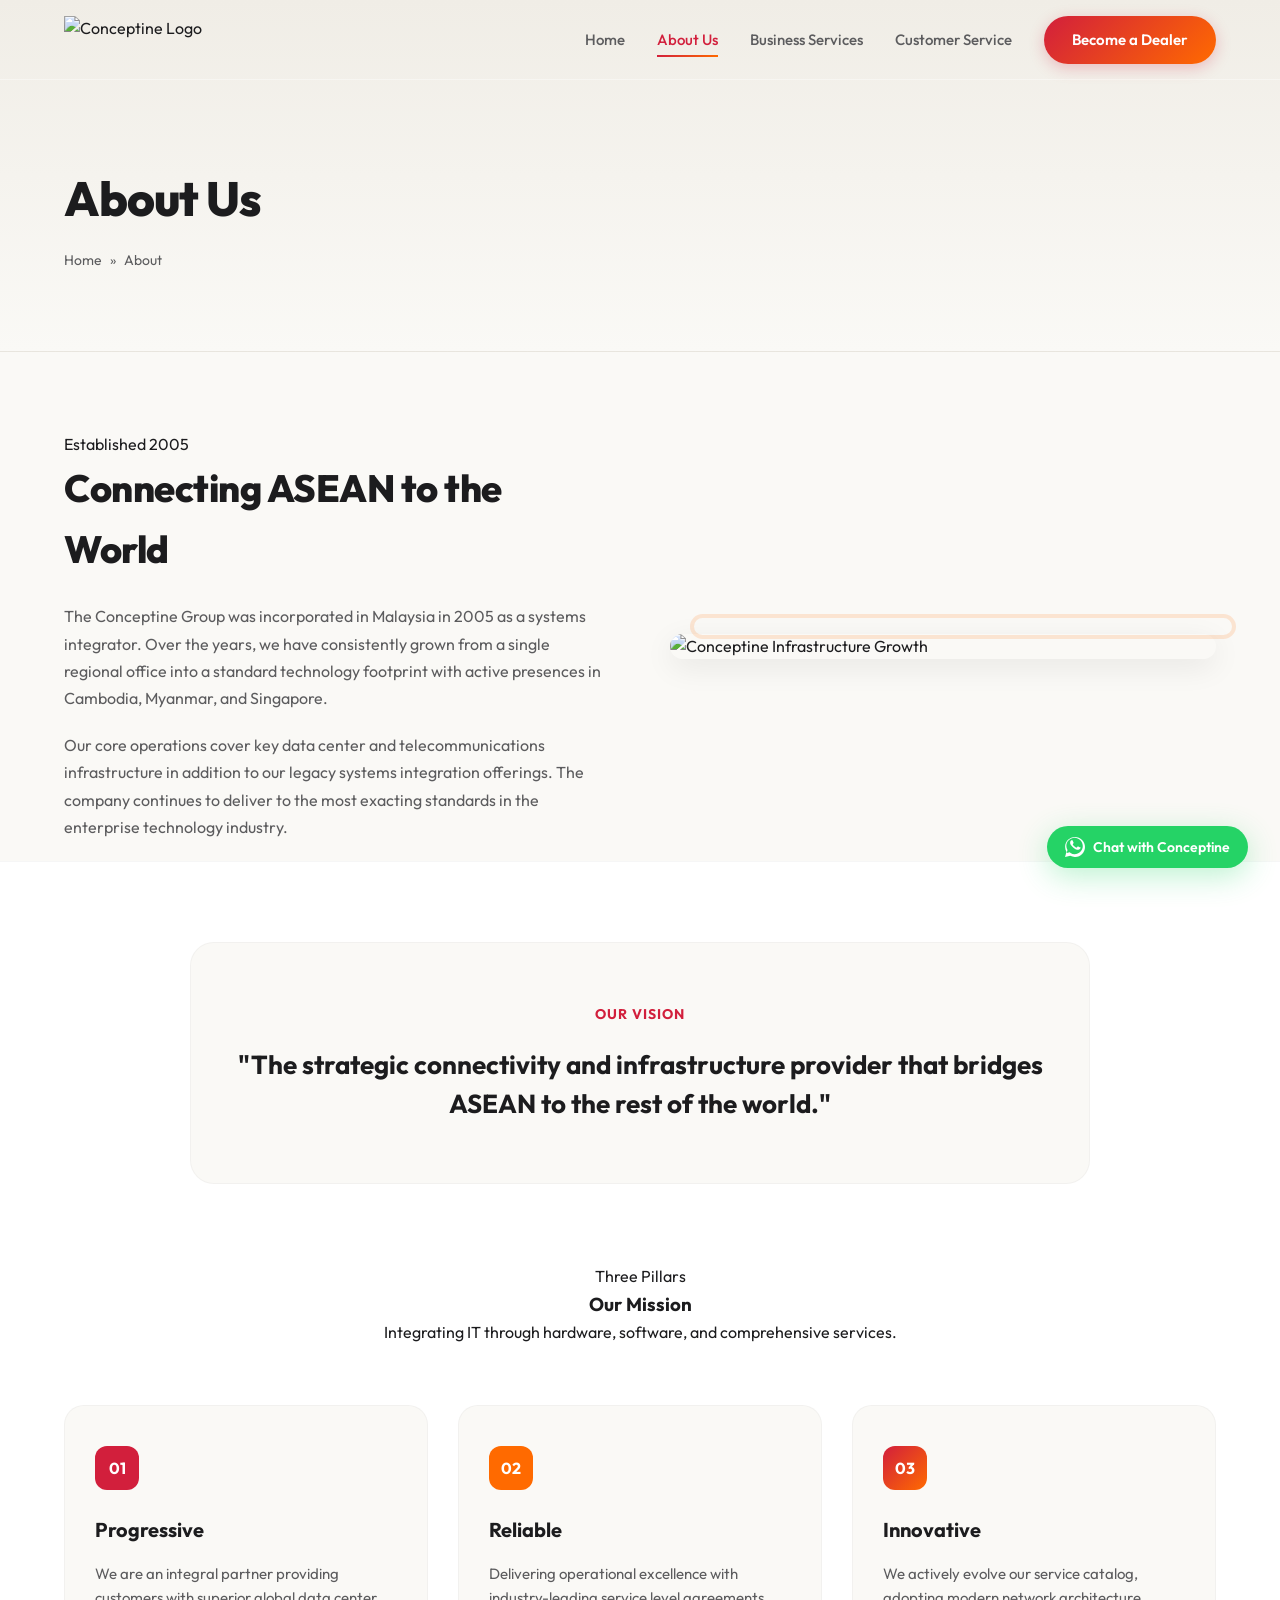
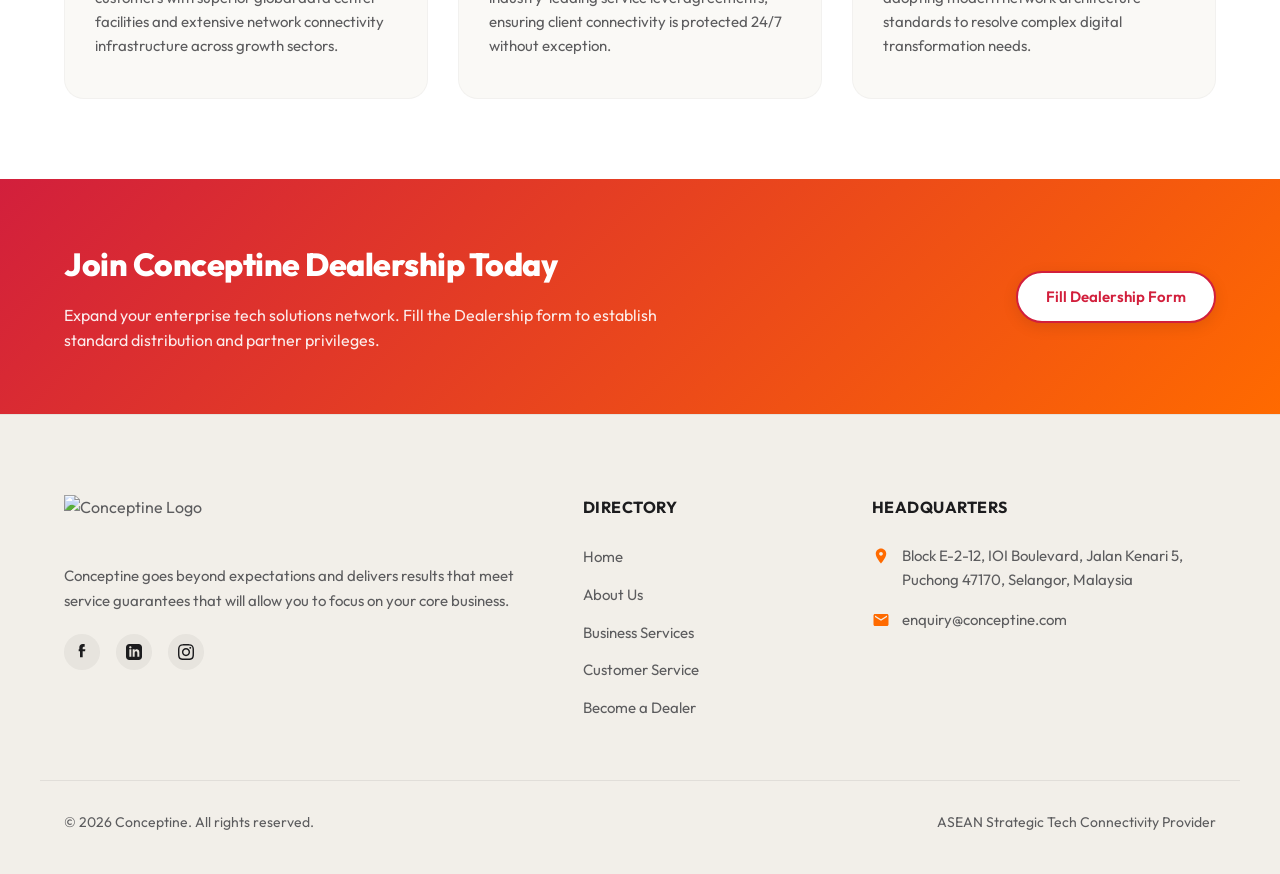
==== commit 30077b39: "style: remove large diamond watermark SVG pattern from About page vision and mission section" ====
--- a/about.html
+++ b/about.html
@@ -72,12 +72,7 @@
 
     <!-- Vision & Mission Section -->
     <section class="vision-mission-section">
-      <!-- Cultural Pattern watermark -->
-      <div class="about-watermark">
-        <svg xmlns="http://www.w3.org/2000/svg" viewBox="0 0 100 100" preserveAspectRatio="none">
-          <path d="M 50 0 L 100 50 L 50 100 L 0 50 Z" fill="none" stroke="rgba(210, 31, 60, 0.02)" stroke-width="0.5"/>
-        </svg>
-      </div>
+
 
       <div class="container">
         <!-- Vision card -->
--- a/css/global.css
+++ b/css/global.css
@@ -452,3 +452,68 @@
     text-align: center;
   }
 }
+
+/* Call to Action Banner */
+.cta-banner {
+  background: var(--accent-gradient);
+  color: var(--bg-white);
+  padding: 60px 0;
+  overflow: hidden;
+  width: 100%;
+}
+
+.cta-container {
+  display: flex;
+  justify-content: space-between;
+  align-items: center;
+  gap: 40px;
+}
+
+.cta-content {
+  display: flex;
+  flex-direction: column;
+  align-items: flex-start;
+  text-align: left;
+}
+
+.cta-title {
+  font-size: 32px;
+  font-weight: 800;
+  margin-bottom: 12px;
+  letter-spacing: -0.5px;
+  color: var(--bg-white) !important;
+}
+
+.cta-text {
+  font-size: 16px;
+  max-width: 650px;
+  opacity: 0.9;
+  color: var(--bg-white) !important;
+}
+
+.btn-white-hover {
+  background: var(--bg-white) !important;
+  color: var(--primary-red) !important;
+  border: 2px solid var(--primary-red) !important;
+  box-shadow: 0 4px 15px rgba(0,0,0,0.1);
+}
+
+.btn-white-hover:hover {
+  background: var(--text-main) !important;
+  color: var(--bg-white) !important;
+  border-color: transparent !important;
+  transform: translateY(-3px);
+  box-shadow: 0 8px 25px rgba(0,0,0,0.2);
+}
+
+@media (max-width: 992px) {
+  .cta-container {
+    flex-direction: column;
+    text-align: center;
+    align-items: center;
+  }
+  .cta-content {
+    align-items: center;
+    text-align: center;
+  }
+}
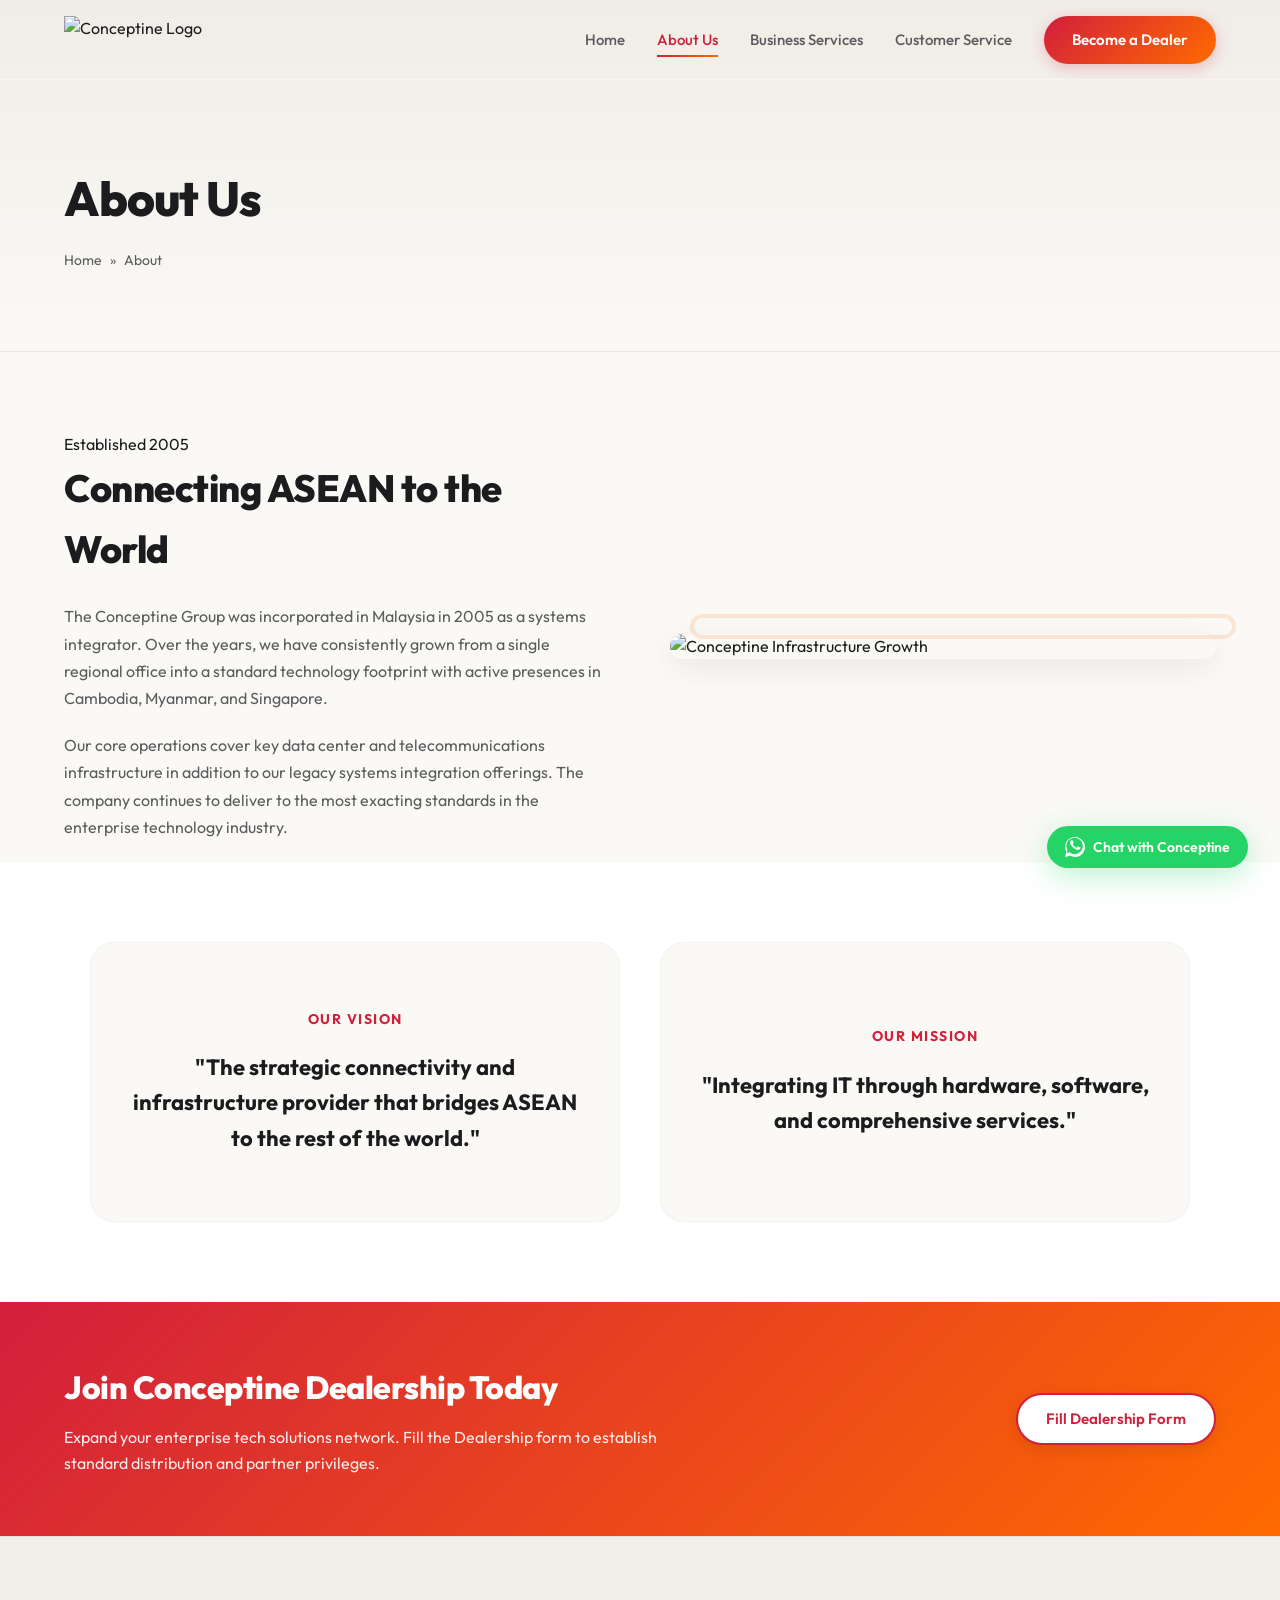
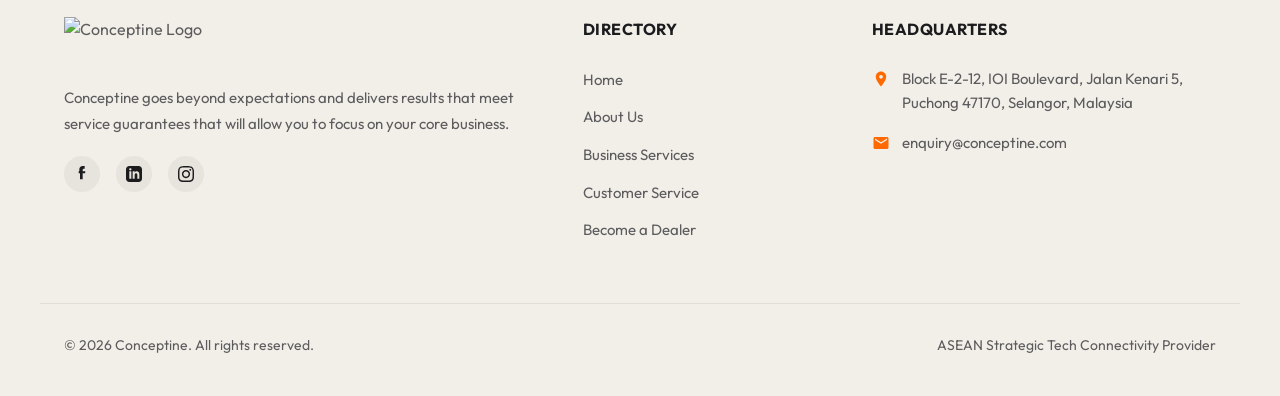
==== commit 1ca23da1: "style: position Vision and Mission side-by-side with identical clean card structures and remove 'thr" ====
--- a/about.html
+++ b/about.html
@@ -72,42 +72,18 @@
 
     <!-- Vision & Mission Section -->
     <section class="vision-mission-section">
-
-
       <div class="container">
-        <!-- Vision card -->
-        <div class="vision-container">
-          <h3 class="vision-tag">Our Vision</h3>
-          <p class="vision-quote">"The strategic connectivity and infrastructure provider that bridges ASEAN to the rest of the world."</p>
-        </div>
-
-        <div class="mission-header">
-          <span class="section-tag">Three Pillars</span>
-          <h3 class="section-title">Our Mission</h3>
-          <p class="section-subtitle">Integrating IT through hardware, software, and comprehensive services.</p>
-        </div>
-
-        <!-- Mission Cards -->
-        <div class="mission-grid">
-          <!-- Card 1: Progressive -->
-          <div class="mission-card">
-            <div class="mission-badge red-bg">01</div>
-            <h4 class="mission-title">Progressive</h4>
-            <p class="mission-desc">We are an integral partner providing customers with superior global data center facilities and extensive network connectivity infrastructure across growth sectors.</p>
+        <div class="vision-mission-grid">
+          <!-- Column 1: Our Vision -->
+          <div class="vision-mission-card">
+            <h3 class="card-tag">Our Vision</h3>
+            <p class="card-quote">"The strategic connectivity and infrastructure provider that bridges ASEAN to the rest of the world."</p>
           </div>
 
-          <!-- Card 2: Reliable -->
-          <div class="mission-card">
-            <div class="mission-badge orange-bg">02</div>
-            <h4 class="mission-title">Reliable</h4>
-            <p class="mission-desc">Delivering operational excellence with industry-leading service level agreements, ensuring client connectivity is protected 24/7 without exception.</p>
-          </div>
-
-          <!-- Card 3: Innovative -->
-          <div class="mission-card">
-            <div class="mission-badge red-orange-bg">03</div>
-            <h4 class="mission-title">Innovative</h4>
-            <p class="mission-desc">We actively evolve our service catalog, adopting modern network architecture standards to resolve complex digital transformation needs.</p>
+          <!-- Column 2: Our Mission -->
+          <div class="vision-mission-card">
+            <h3 class="card-tag">Our Mission</h3>
+            <p class="card-quote">"Integrating IT through hardware, software, and comprehensive services."</p>
           </div>
         </div>
       </div>
--- a/css/subpages.css
+++ b/css/subpages.css
@@ -47,107 +47,65 @@
   box-shadow: var(--shadow-medium);
   width: 100%;
 }
-
 /* Vision and Mission layout */
 .vision-mission-section {
   background-color: var(--bg-white);
   border-top: 1px solid rgba(28, 28, 30, 0.04);
   position: relative;
-}
-
-.vision-container {
+  padding: 80px 0;
+}
+
+.vision-mission-grid {
+  display: grid;
+  grid-template-columns: 1fr 1fr;
+  gap: 40px;
+  max-width: 1100px;
+  margin: 0 auto;
+}
+
+.vision-mission-card {
   background: var(--bg-cream);
   padding: 60px 40px;
   border-radius: 24px;
   text-align: center;
-  max-width: 900px;
-  margin: 0 auto 80px auto;
   border: 1px solid rgba(28, 28, 30, 0.03);
-  position: relative;
-  overflow: hidden;
-}
-
-.vision-tag {
+  display: flex;
+  flex-direction: column;
+  justify-content: center;
+  align-items: center;
+  min-height: 280px;
+  transition: var(--transition-smooth);
+}
+
+.vision-mission-card:hover {
+  transform: translateY(-5px);
+  background: var(--bg-white);
+  box-shadow: var(--shadow-medium);
+  border-color: rgba(210, 31, 60, 0.08);
+}
+
+.vision-mission-card .card-tag {
   color: var(--primary-red);
   font-size: 14px;
   font-weight: 700;
   text-transform: uppercase;
-  letter-spacing: 1px;
+  letter-spacing: 1.5px;
   margin-bottom: 20px;
 }
 
-.vision-quote {
-  font-size: 26px;
-  font-weight: 700;
-  line-height: 1.5;
+.vision-mission-card .card-quote {
+  font-size: 22px;
+  font-weight: 700;
+  line-height: 1.6;
   color: var(--text-main);
 }
 
-.mission-header {
-  text-align: center;
-  max-width: 700px;
-  margin: 0 auto 60px auto;
-}
-
-.mission-grid {
-  display: grid;
-  grid-template-columns: repeat(3, 1fr);
-  gap: 30px;
-}
-
-.mission-card {
-  background-color: var(--bg-cream);
-  padding: 40px 30px;
-  border-radius: 20px;
-  border: 1px solid rgba(28, 28, 30, 0.03);
-  position: relative;
-  transition: var(--transition-smooth);
-}
-
-.mission-card:hover {
-  transform: translateY(-6px);
-  background-color: var(--bg-white);
-  box-shadow: var(--shadow-medium);
-  border-color: rgba(210, 31, 60, 0.08);
-}
-
-.mission-badge {
-  width: 44px;
-  height: 44px;
-  border-radius: 12px;
-  display: flex;
-  align-items: center;
-  justify-content: center;
-  color: var(--bg-white);
-  font-weight: 700;
-  font-size: 16px;
-  margin-bottom: 24px;
-}
-
-.red-bg {
-  background: var(--primary-red);
-}
-
-.orange-bg {
-  background: var(--primary-orange);
-}
-
-.red-orange-bg {
-  background: linear-gradient(135deg, var(--primary-red) 0%, var(--primary-orange) 100%);
-}
-
-.mission-title {
-  font-size: 20px;
-  font-weight: 700;
-  margin-bottom: 16px;
-}
-
-.mission-desc {
-  font-size: 15px;
-  color: var(--text-muted);
-  line-height: 1.6;
-}
-
+@media (max-width: 768px) {
+  .vision-mission-grid {
+    grid-template-columns: 1fr;
+    gap: 30px;
+  }
+}
 /* Business Services Partners Grid layouts */
 .partner-group-wrapper {
   margin-bottom: 60px;
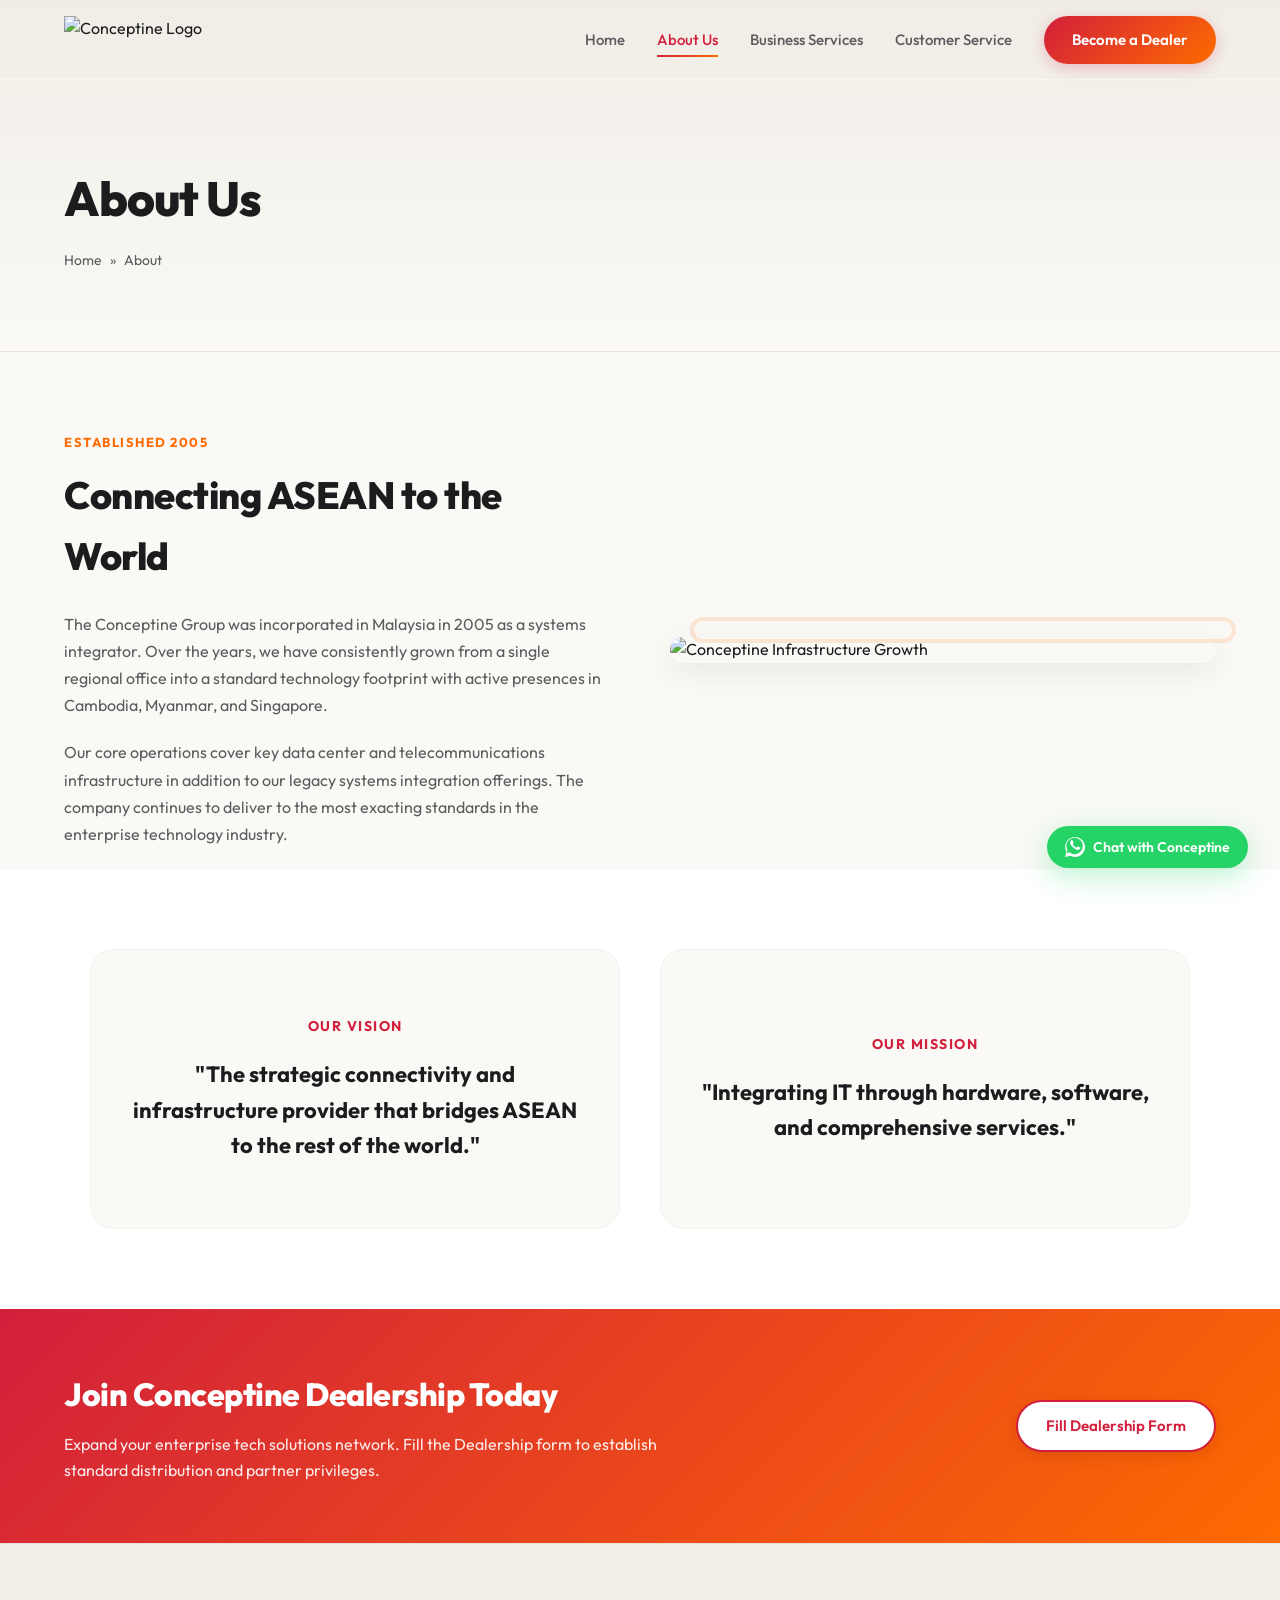
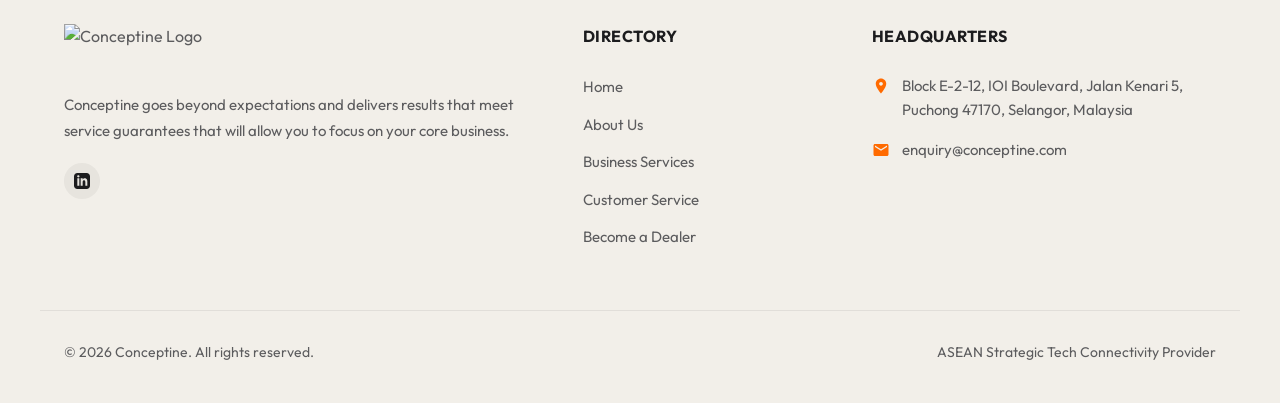
==== commit 5252cfb1: "Remove Facebook and Instagram links from all page footers" ====
--- a/about.html
+++ b/about.html
@@ -112,14 +112,8 @@
         </a>
         <p class="footer-description">Conceptine goes beyond expectations and delivers results that meet service guarantees that will allow you to focus on your core business.</p>
         <div class="footer-socials">
-          <a href="https://facebook.com/conceptine" class="footer-social-icon" aria-label="Facebook">
-            <svg viewBox="0 0 24 24"><path d="M9 8H7v3h2v9h4v-9h3.6l.4-3H13V6c0-1 .5-2 2-2h1V0h-3c-3 0-5 2-5 5v3z"/></svg>
-          </a>
           <a href="https://linkedin.com/company/conceptine" class="footer-social-icon" aria-label="LinkedIn">
             <svg viewBox="0 0 24 24"><path d="M19 0h-14c-2.761 0-5 2.239-5 5v14c0 2.761 2.239 5 5 5h14c2.762 0 5-2.239 5-5v-14c0-2.761-2.238-5-5-5zm-11 19h-3v-11h3v11zm-1.5-12.268c-.966 0-1.75-.779-1.75-1.75s.784-1.75 1.75-1.75 1.75.779 1.75 1.75-.784 1.75-1.75 1.75zm13.5 12.268h-3v-5.604c0-3.368-4-3.113-4 0v5.604h-3v-11h3v1.765c1.396-2.586 7-2.777 7 2.476v6.759z"/></svg>
-          </a>
-          <a href="https://instagram.com/conceptine" class="footer-social-icon" aria-label="Instagram">
-            <svg viewBox="0 0 24 24"><path d="M12 2.163c3.204 0 3.584.012 4.85.07 3.252.148 4.771 1.691 4.919 4.919.058 1.265.069 1.645.069 4.849 0 3.205-.012 3.584-.069 4.849-.149 3.225-1.664 4.771-4.919 4.919-1.266.058-1.644.07-4.85.07-3.204 0-3.584-.012-4.849-.07-3.26-.149-4.771-1.699-4.919-4.92-.058-1.265-.07-1.644-.07-4.849 0-3.204.013-3.583.07-4.849.149-3.227 1.664-4.771 4.919-4.919 1.266-.057 1.645-.069 4.849-.069zm0-2c-3.259 0-3.667.014-4.947.072-4.358.2-6.78 2.618-6.98 6.98-.059 1.281-.073 1.689-.073 4.948 0 3.259.014 3.668.072 4.948.2 4.358 2.618 6.78 6.98 6.98 1.281.058 1.689.072 4.948.072 3.259 0 3.668-.014 4.948-.072 4.354-.2 6.782-2.618 6.979-6.98.059-1.28.073-1.689.073-4.948 0-3.259-.014-3.667-.072-4.947-.196-4.354-2.617-6.78-6.979-6.98-1.281-.059-1.69-.073-4.949-.073zm0 5.838c-3.403 0-6.162 2.759-6.162 6.162s2.759 6.163 6.162 6.163 6.162-2.759 6.162-6.163c0-3.403-2.759-6.162-6.162-6.162zm0 10.162c-2.209 0-4-1.79-4-4 0-2.209 1.791-4 4-4s4 1.791 4 4c0 2.21-1.791 4-4 4zm6.406-11.845c-.796 0-1.441.645-1.441 1.44s.645 1.44 1.441 1.44c.795 0 1.439-.645 1.439-1.44s-.644-1.44-1.439-1.44z"/></svg>
           </a>
         </div>
       </div>
--- a/css/global.css
+++ b/css/global.css
@@ -517,3 +517,33 @@
     text-align: center;
   }
 }
+
+/* Global Section Headers & Taglines */
+.section-header {
+  text-align: center;
+  max-width: 700px;
+  margin: 0 auto 60px auto;
+}
+
+.section-tag {
+  color: var(--primary-orange);
+  font-size: 13px;
+  font-weight: 700;
+  text-transform: uppercase;
+  letter-spacing: 1.5px;
+  display: block;
+  margin-bottom: 12px;
+}
+
+.section-title {
+  font-size: 38px;
+  font-weight: 800;
+  letter-spacing: -0.5px;
+  margin-bottom: 16px;
+}
+
+.section-subtitle {
+  font-size: 16px;
+  color: var(--text-muted);
+}
+
--- a/css/subpages.css
+++ b/css/subpages.css
@@ -312,3 +312,15 @@
     padding: 30px 24px;
   }
 }
+
+/* Business Services Spacing Refinements */
+.partners-intro-section .section-header {
+  margin-bottom: 80px;
+}
+
+/* Customer Service Spacing Refinements */
+.offices-section .section-header {
+  margin-bottom: 80px;
+}
+
+
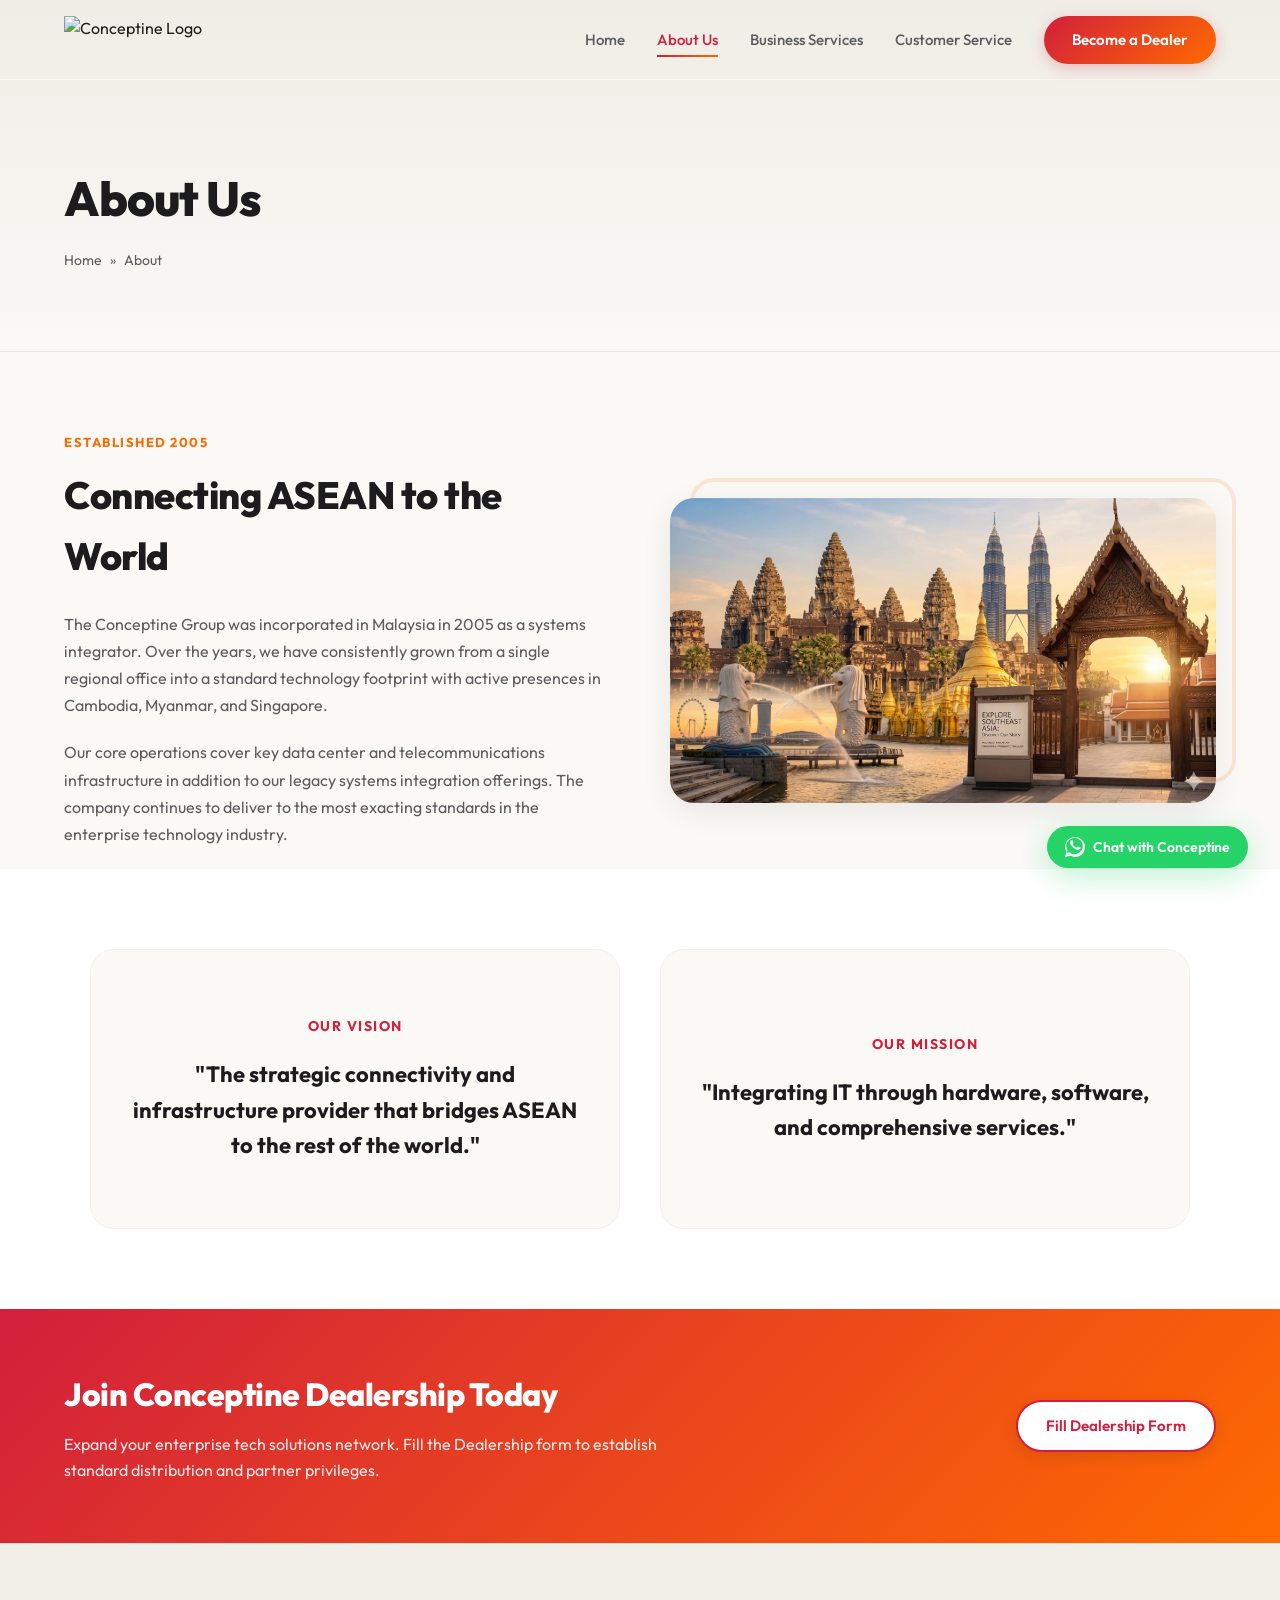
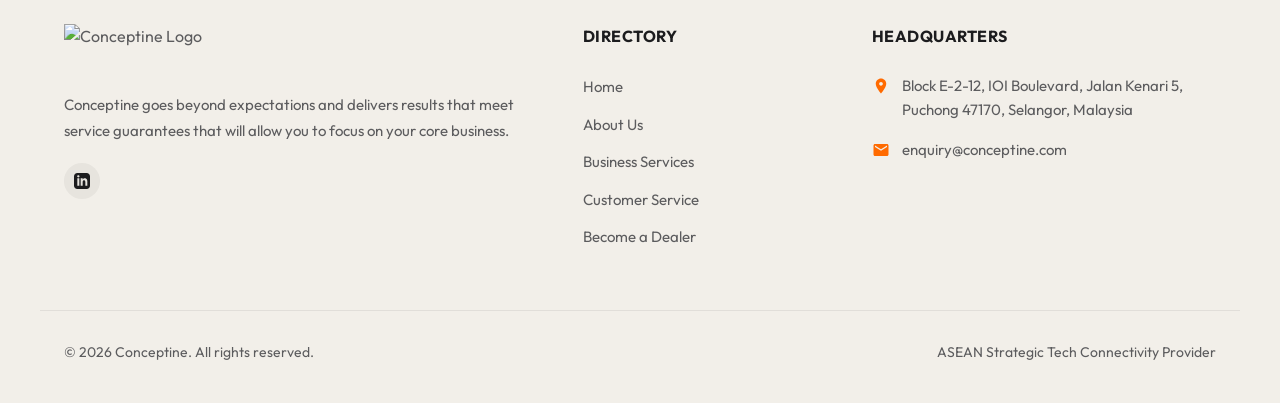
==== commit c7b4c2a7: "Update hero and intro photos on home and about pages with custom SEA landmarks image" ====
--- a/about.html
+++ b/about.html
@@ -65,7 +65,7 @@
         </div>
         <div class="intro-visual">
           <div class="intro-visual-backdrop"></div>
-          <img src="https://conceptine.com/wp-content/uploads/2020/10/Conceptine-Header.jpg" alt="Conceptine Infrastructure Growth" class="intro-image">
+          <img src="assets/sea-landmarks.jpg" alt="Conceptine Infrastructure Growth" class="intro-image">
         </div>
       </div>
     </section>
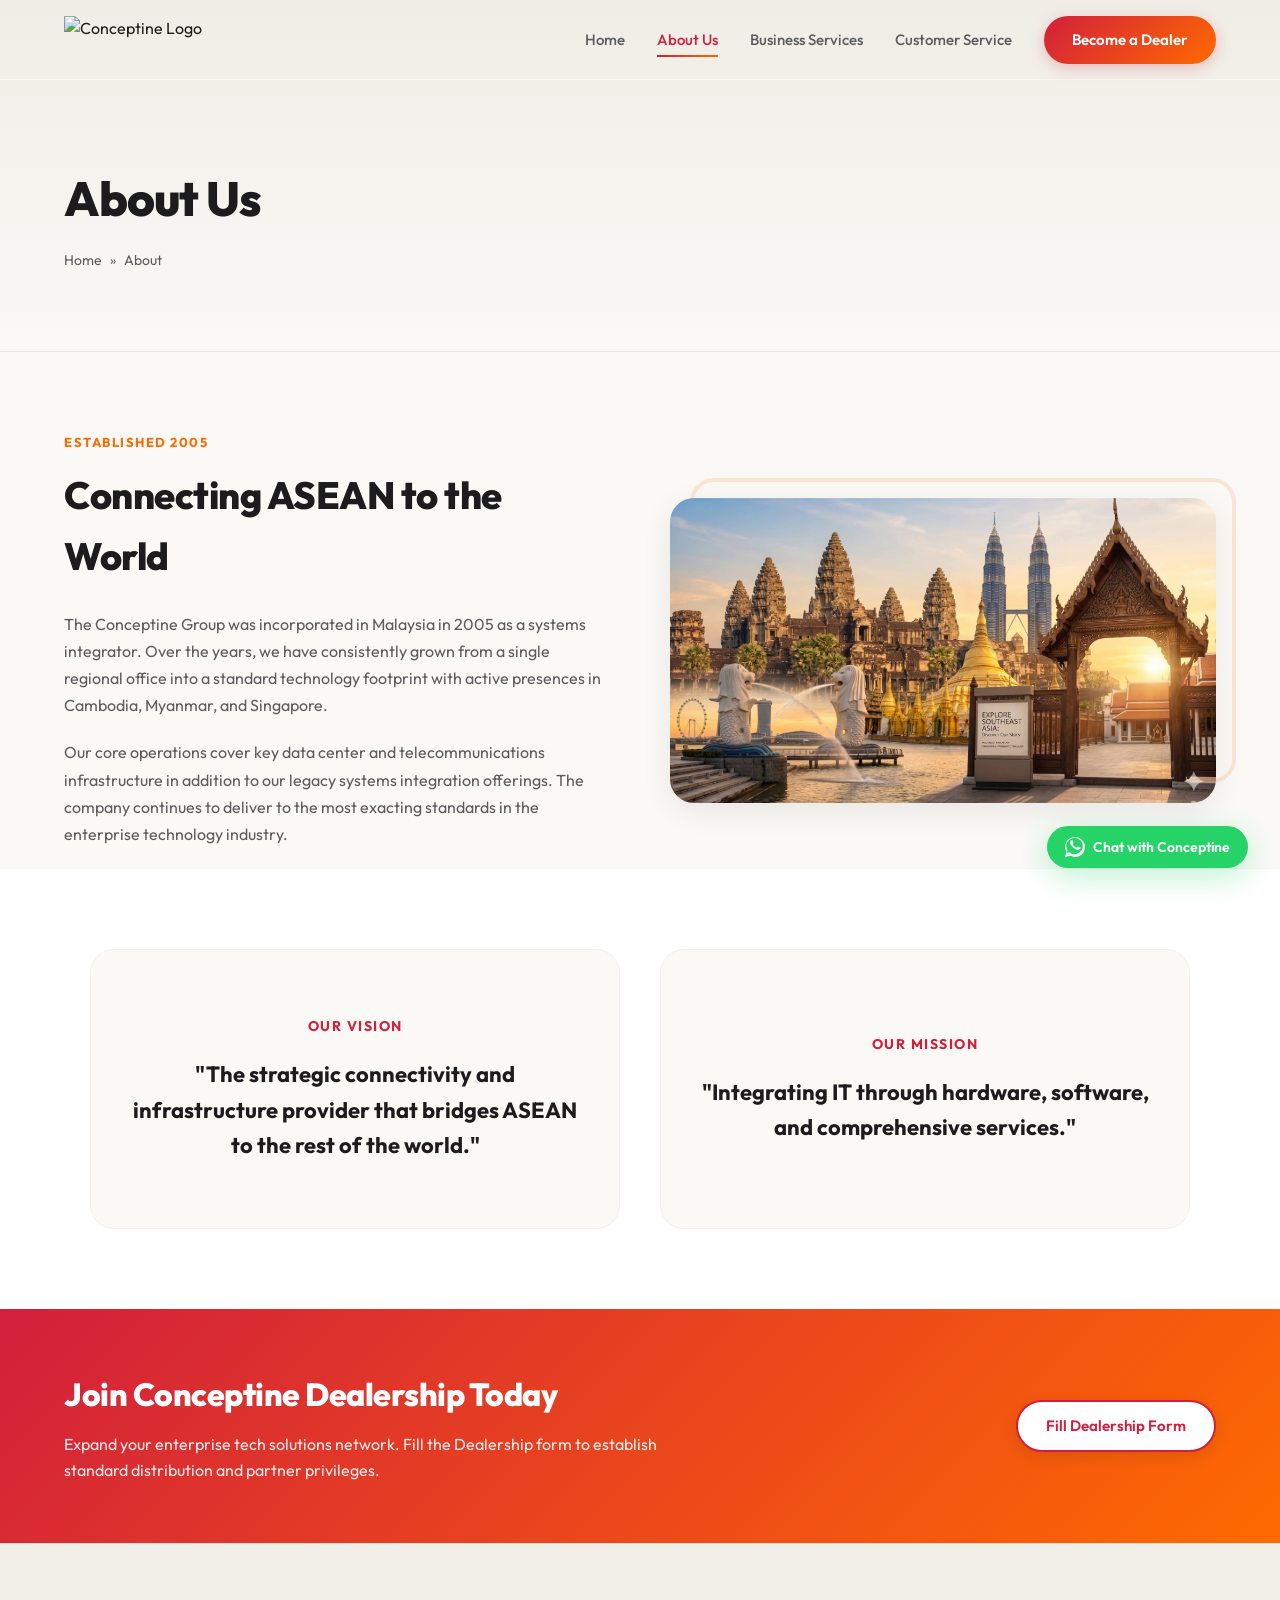
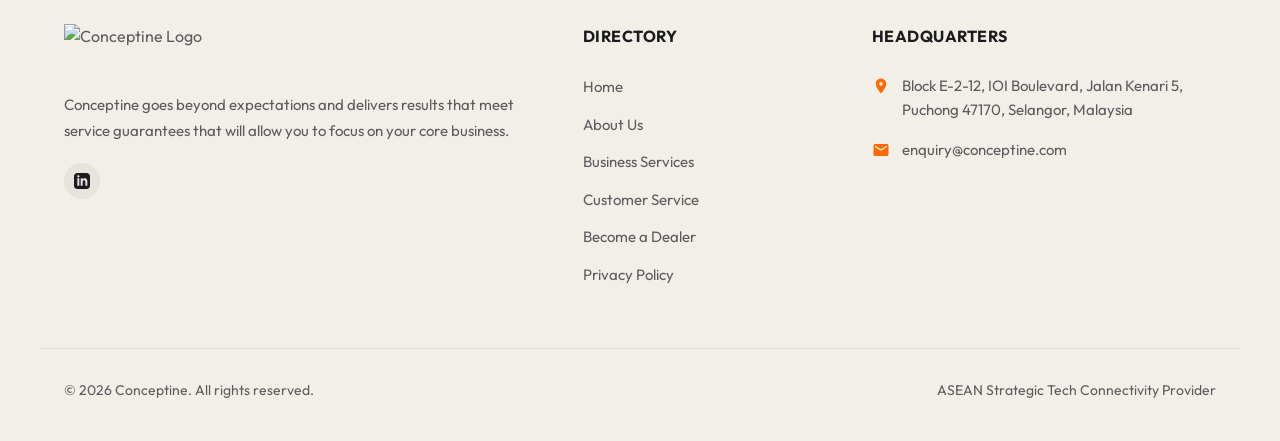
==== commit 1e3a63c8: "Create privacy-policy page, add footer directory links, and integrate mandatory privacy consent chec" ====
--- a/about.html
+++ b/about.html
@@ -126,6 +126,7 @@
           <li class="footer-link-item"><a href="business.html">Business Services</a></li>
           <li class="footer-link-item"><a href="customer-service.html">Customer Service</a></li>
           <li class="footer-link-item"><a href="become-a-dealer.html">Become a Dealer</a></li>
+          <li class="footer-link-item"><a href="privacy-policy.html">Privacy Policy</a></li>
         </ul>
       </div>
 
--- a/css/subpages.css
+++ b/css/subpages.css
@@ -323,4 +323,57 @@
   margin-bottom: 80px;
 }
 
-
+/* Legal and Privacy policy section styling */
+.legal-content-section {
+  padding: 80px 0;
+  background-color: var(--bg-white);
+}
+
+.legal-card {
+  background: var(--bg-white);
+  border: 1px solid rgba(28, 28, 30, 0.06);
+  border-radius: 24px;
+  padding: 50px;
+  box-shadow: var(--shadow-small);
+}
+
+.legal-card h2, .legal-card h3 {
+  color: var(--text-dark);
+  margin-top: 40px;
+  margin-bottom: 20px;
+  font-weight: 700;
+}
+
+.legal-card h2:first-of-type, .legal-card h3:first-of-type {
+  margin-top: 0;
+}
+
+.legal-card p {
+  font-size: 16px;
+  color: var(--text-muted);
+  line-height: 1.7;
+  margin-bottom: 24px;
+}
+
+.legal-card ol, .legal-card ul {
+  margin-left: 24px;
+  margin-bottom: 24px;
+  color: var(--text-muted);
+  line-height: 1.7;
+}
+
+.legal-card li {
+  margin-bottom: 12px;
+}
+
+.legal-card li.sub {
+  margin-bottom: 8px;
+}
+
+@media (max-width: 768px) {
+  .legal-card {
+    padding: 30px 20px;
+  }
+}
+
+
